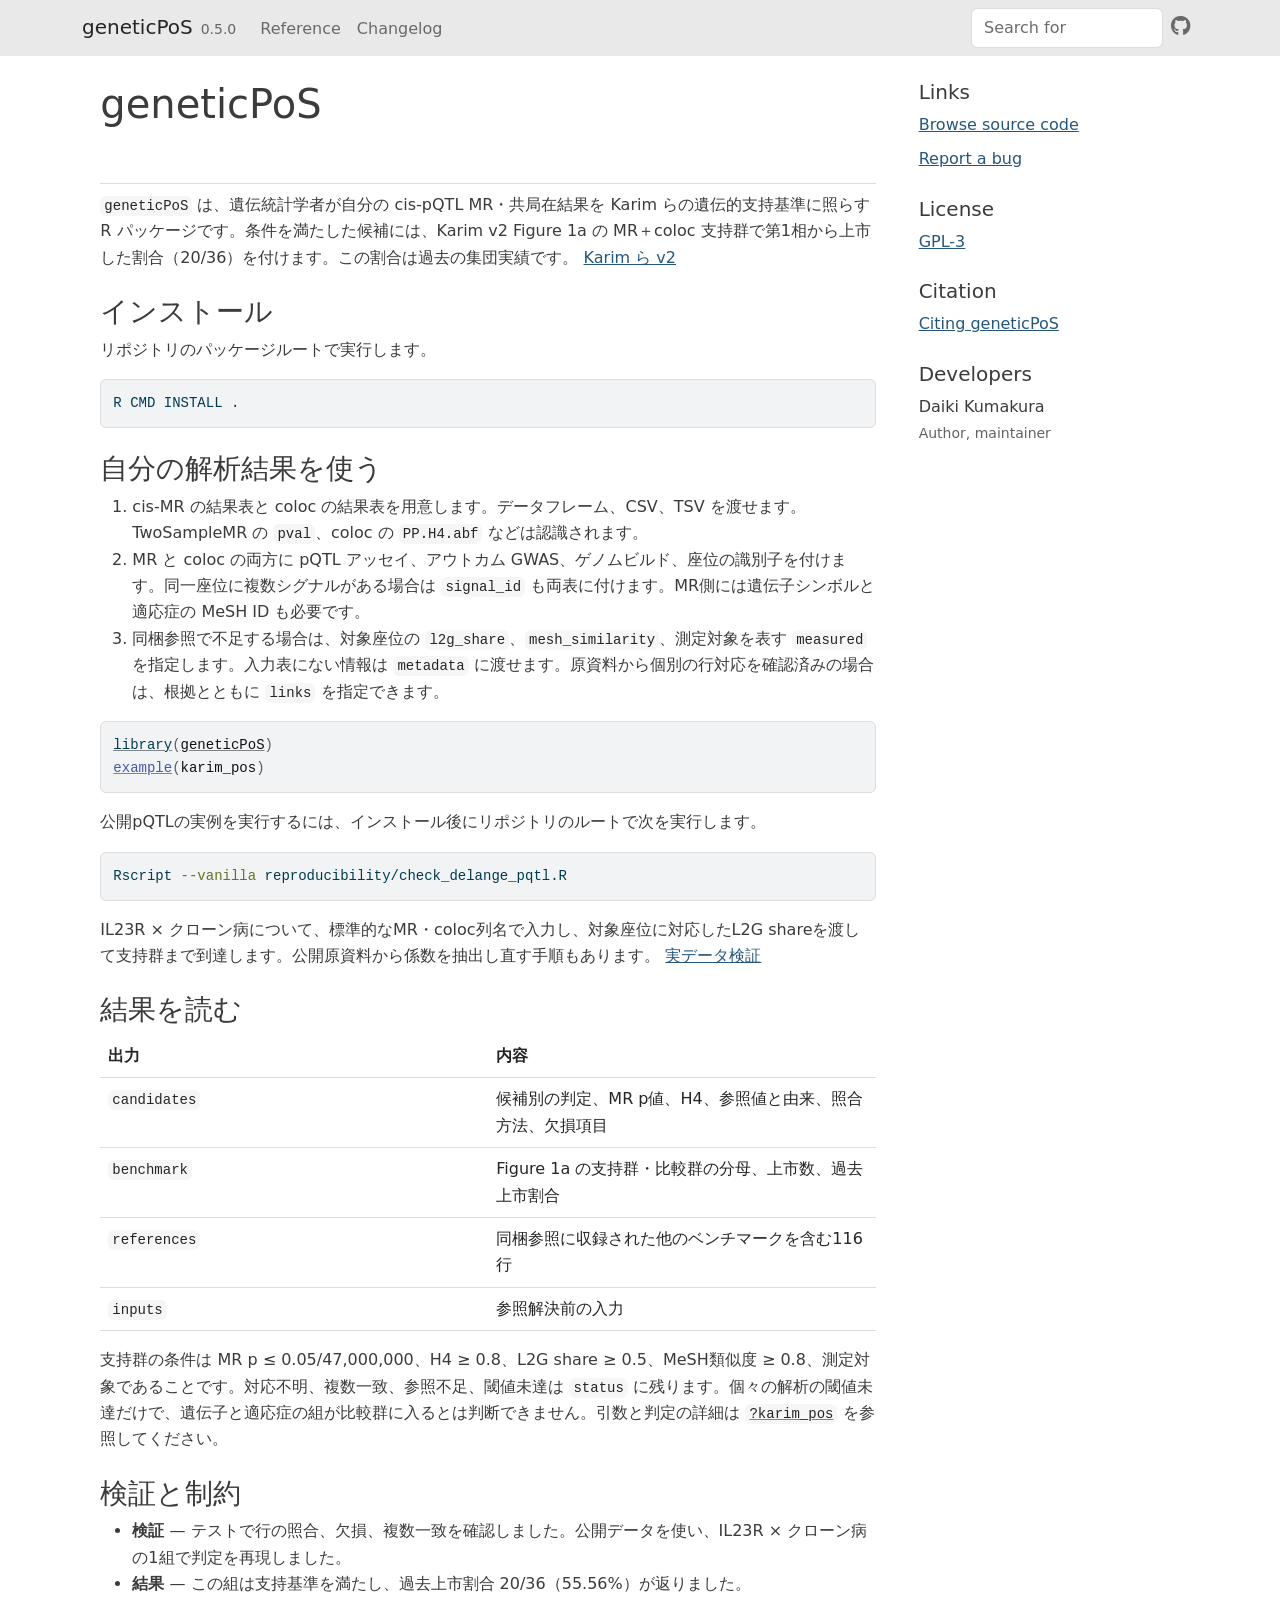
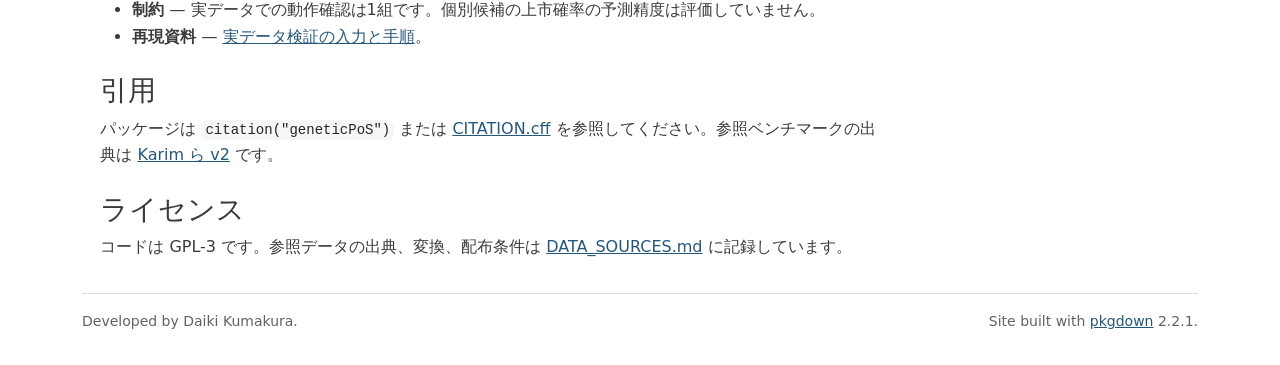
==== index.html @ 7d500dc7 "Deploying to gh-pages from @ DaikiKumakura/geneticPoS@7fa5cce63cc7ba9a4bb70903f1da93827c4fefd3 🚀" ====
<!DOCTYPE html>
<!-- Generated by pkgdown: do not edit by hand --><html lang="en">
<head>
<meta charset="UTF-8">
<meta http-equiv="X-UA-Compatible" content="IE=edge">
<meta name="viewport" content="width=device-width, initial-scale=1, shrink-to-fit=no">
<title>Relate Genetic Evidence to a Drug Development Benchmark • geneticPoS</title>
<script src="deps/jquery-3.6.0/jquery-3.6.0.min.js"></script><meta name="viewport" content="width=device-width, initial-scale=1, shrink-to-fit=no">
<link href="deps/bootstrap-5.3.8/bootstrap.min.css" rel="stylesheet">
<script src="deps/bootstrap-5.3.8/bootstrap.bundle.min.js"></script><link href="deps/font-awesome-6.5.2/css/all.min.css" rel="stylesheet">
<link href="deps/font-awesome-6.5.2/css/v4-shims.min.css" rel="stylesheet">
<script src="deps/headroom-0.11.0/headroom.min.js"></script><script src="deps/headroom-0.11.0/jQuery.headroom.min.js"></script><script src="deps/bootstrap-toc-1.0.1/bootstrap-toc.min.js"></script><script src="deps/clipboard.js-2.0.11/clipboard.min.js"></script><script src="deps/search-1.0.0/autocomplete.jquery.min.js"></script><script src="deps/search-1.0.0/fuse.min.js"></script><script src="deps/search-1.0.0/mark.min.js"></script><!-- pkgdown --><script src="pkgdown.js"></script><meta property="og:title" content="Relate Genetic Evidence to a Drug Development Benchmark">
<meta name="description" content="Relate user-supplied Mendelian randomization and colocalization results to the reported historical launch proportions of Karim et al. (2026) &lt;doi:10.64898/2026.02.23.26346731&gt;.">
<meta property="og:description" content="Relate user-supplied Mendelian randomization and colocalization results to the reported historical launch proportions of Karim et al. (2026) &lt;doi:10.64898/2026.02.23.26346731&gt;.">
</head>
<body>
    <a href="#main" class="visually-hidden-focusable">Skip to contents</a>


    <nav class="navbar navbar-expand-lg fixed-top bg-light" data-bs-theme="light" aria-label="Site navigation"><div class="container">

    <a class="navbar-brand me-2" href="index.html">geneticPoS</a>

    <small class="nav-text text-muted me-auto" data-bs-toggle="tooltip" data-bs-placement="bottom" title="">0.5.0</small>


    <button class="navbar-toggler" type="button" data-bs-toggle="collapse" data-bs-target="#navbar" aria-controls="navbar" aria-expanded="false" aria-label="Toggle navigation">
      <span class="navbar-toggler-icon"></span>
    </button>

    <div id="navbar" class="collapse navbar-collapse ms-3">
      <ul class="navbar-nav me-auto">
<li class="nav-item"><a class="nav-link" href="reference/index.html">Reference</a></li>
<li class="nav-item"><a class="nav-link" href="news/index.html">Changelog</a></li>
      </ul>
<ul class="navbar-nav">
<li class="nav-item"><form class="form-inline" role="search">
 <input class="form-control" type="search" name="search-input" id="search-input" autocomplete="off" aria-label="Search site" placeholder="Search for" data-search-index="search.json">
</form></li>
<li class="nav-item"><a class="external-link nav-link" href="https://github.com/DaikiKumakura/geneticPoS/" aria-label="GitHub"><span class="fa fab fa-github fa-lg"></span></a></li>
      </ul>
</div>


  </div>
</nav><div class="container template-home">
<div class="row">
  <main id="main" class="col-md-9"><div class="section level1">
<div class="page-header"><h1 id="geneticpos">geneticPoS<a class="anchor" aria-label="anchor" href="#geneticpos"></a>
</h1></div>
<p><code>geneticPoS</code> は、遺伝統計学者が自分の cis-pQTL MR・共局在結果を Karim らの遺伝的支持基準に照らす R パッケージです。条件を満たした候補には、Karim v2 Figure 1a の MR＋coloc 支持群で第1相から上市した割合（20/36）を付けます。この割合は過去の集団実績です。 <a href="https://www.medrxiv.org/content/10.64898/2026.02.23.26346731v2.full" class="external-link">Karim ら v2</a></p>
<div class="section level2">
<h2 id="インストール">インストール<a class="anchor" aria-label="anchor" href="#%E3%82%A4%E3%83%B3%E3%82%B9%E3%83%88%E3%83%BC%E3%83%AB"></a>
</h2>
<p>リポジトリのパッケージルートで実行します。</p>
<div class="sourceCode" id="cb1"><pre class="sourceCode sh"><code class="sourceCode bash"><span id="cb1-1"><a href="#cb1-1" tabindex="-1"></a><span class="ex">R</span> CMD INSTALL .</span></code></pre></div>
</div>
<div class="section level2">
<h2 id="自分の解析結果を使う">自分の解析結果を使う<a class="anchor" aria-label="anchor" href="#%E8%87%AA%E5%88%86%E3%81%AE%E8%A7%A3%E6%9E%90%E7%B5%90%E6%9E%9C%E3%82%92%E4%BD%BF%E3%81%86"></a>
</h2>
<ol style="list-style-type: decimal">
<li>cis-MR の結果表と coloc の結果表を用意します。データフレーム、CSV、TSV を渡せます。TwoSampleMR の <code>pval</code>、coloc の <code>PP.H4.abf</code> などは認識されます。</li>
<li>MR と coloc の両方に pQTL アッセイ、アウトカム GWAS、ゲノムビルド、座位の識別子を付けます。同一座位に複数シグナルがある場合は <code>signal_id</code> も両表に付けます。MR側には遺伝子シンボルと適応症の MeSH ID も必要です。</li>
<li>同梱参照で不足する場合は、対象座位の <code>l2g_share</code>、<code>mesh_similarity</code>、測定対象を表す <code>measured</code> を指定します。入力表にない情報は <code>metadata</code> に渡せます。原資料から個別の行対応を確認済みの場合は、根拠とともに <code>links</code> を指定できます。</li>
</ol>
<div class="sourceCode" id="cb2"><pre class="downlit sourceCode r">
<code class="sourceCode R"><span><span class="kw"><a href="https://rdrr.io/r/base/library.html" class="external-link">library</a></span><span class="op">(</span><span class="va"><a href="https://github.com/DaikiKumakura/geneticPoS" class="external-link">geneticPoS</a></span><span class="op">)</span></span>
<span><span class="fu"><a href="https://rdrr.io/r/utils/example.html" class="external-link">example</a></span><span class="op">(</span><span class="va">karim_pos</span><span class="op">)</span></span></code></pre></div>
<p>公開pQTLの実例を実行するには、インストール後にリポジトリのルートで次を実行します。</p>
<div class="sourceCode" id="cb3"><pre class="sourceCode sh"><code class="sourceCode bash"><span id="cb3-1"><a href="#cb3-1" tabindex="-1"></a><span class="ex">Rscript</span> <span class="at">--vanilla</span> reproducibility/check_delange_pqtl.R</span></code></pre></div>
<p>IL23R × クローン病について、標準的なMR・coloc列名で入力し、対象座位に対応したL2G shareを渡して支持群まで到達します。公開原資料から係数を抽出し直す手順もあります。 <a href="reproducibility/INDEPENDENT_PQTL.html">実データ検証</a></p>
</div>
<div class="section level2">
<h2 id="結果を読む">結果を読む<a class="anchor" aria-label="anchor" href="#%E7%B5%90%E6%9E%9C%E3%82%92%E8%AA%AD%E3%82%80"></a>
</h2>
<table class="table">
<colgroup>
<col width="50%">
<col width="50%">
</colgroup>
<thead><tr>
<th>出力</th>
<th>内容</th>
</tr></thead>
<tbody>
<tr>
<td><code>candidates</code></td>
<td>候補別の判定、MR p値、H4、参照値と由来、照合方法、欠損項目</td>
</tr>
<tr>
<td><code>benchmark</code></td>
<td>Figure 1a の支持群・比較群の分母、上市数、過去上市割合</td>
</tr>
<tr>
<td><code>references</code></td>
<td>同梱参照に収録された他のベンチマークを含む116行</td>
</tr>
<tr>
<td><code>inputs</code></td>
<td>参照解決前の入力</td>
</tr>
</tbody>
</table>
<p>支持群の条件は MR p ≤ 0.05/47,000,000、H4 ≥ 0.8、L2G share ≥ 0.5、MeSH類似度 ≥ 0.8、測定対象であることです。対応不明、複数一致、参照不足、閾値未達は <code>status</code> に残ります。個々の解析の閾値未達だけで、遺伝子と適応症の組が比較群に入るとは判断できません。引数と判定の詳細は <code><a href="reference/karim_pos.html">?karim_pos</a></code> を参照してください。</p>
</div>
<div class="section level2">
<h2 id="検証と制約">検証と制約<a class="anchor" aria-label="anchor" href="#%E6%A4%9C%E8%A8%BC%E3%81%A8%E5%88%B6%E7%B4%84"></a>
</h2>
<ul>
<li>
<strong>検証</strong> — テストで行の照合、欠損、複数一致を確認しました。公開データを使い、IL23R × クローン病の1組で判定を再現しました。</li>
<li>
<strong>結果</strong> — この組は支持基準を満たし、過去上市割合 20/36（55.56%）が返りました。</li>
<li>
<strong>制約</strong> — 実データでの動作確認は1組です。個別候補の上市確率の予測精度は評価していません。</li>
<li>
<strong>再現資料</strong> — <a href="reproducibility/INDEPENDENT_PQTL.html">実データ検証の入力と手順</a>。</li>
</ul>
</div>
<div class="section level2">
<h2 id="引用">引用<a class="anchor" aria-label="anchor" href="#%E5%BC%95%E7%94%A8"></a>
</h2>
<p>パッケージは <code>citation("geneticPoS")</code> または <a href="CITATION.cff">CITATION.cff</a> を参照してください。参照ベンチマークの出典は <a href="https://www.medrxiv.org/content/10.64898/2026.02.23.26346731v2.full" class="external-link">Karim ら v2</a> です。</p>
</div>
<div class="section level2">
<h2 id="ライセンス">ライセンス<a class="anchor" aria-label="anchor" href="#%E3%83%A9%E3%82%A4%E3%82%BB%E3%83%B3%E3%82%B9"></a>
</h2>
<p>コードは GPL-3 です。参照データの出典、変換、配布条件は <a href="DATA_SOURCES.html">DATA_SOURCES.md</a> に記録しています。</p>
</div>
</div>
  </main><aside class="col-md-3"><div class="links">
<h2 data-toc-skip>Links</h2>
<ul class="list-unstyled">
<li><a href="https://github.com/DaikiKumakura/geneticPoS/" class="external-link">Browse source code</a></li>
<li><a href="https://github.com/DaikiKumakura/geneticPoS/issues" class="external-link">Report a bug</a></li>
</ul>
</div>

<div class="license">
<h2 data-toc-skip>License</h2>
<ul class="list-unstyled">
<li><a href="https://www.r-project.org/Licenses/GPL-3" class="external-link">GPL-3</a></li>
</ul>
</div>


<div class="citation">
<h2 data-toc-skip>Citation</h2>
<ul class="list-unstyled">
<li><a href="authors.html#citation">Citing geneticPoS</a></li>
</ul>
</div>

<div class="developers">
<h2 data-toc-skip>Developers</h2>
<ul class="list-unstyled">
<li>Daiki Kumakura <br><small class="roles"> Author, maintainer </small>   </li>
</ul>
</div>



  </aside>
</div>


    <footer><div class="pkgdown-footer-left">
  <p>Developed by Daiki Kumakura.</p>
</div>

<div class="pkgdown-footer-right">
  <p>Site built with <a href="https://pkgdown.r-lib.org/" class="external-link">pkgdown</a> 2.2.1.</p>
</div>

    </footer>
</div>





  </body>
</html>
---- deps/font-awesome-6.5.2/css/v4-shims.min.css ----
/*!
 * Font Awesome Free 6.5.2 by @fontawesome - https://fontawesome.com
 * License - https://fontawesome.com/license/free (Icons: CC BY 4.0, Fonts: SIL OFL 1.1, Code: MIT License)
 * Copyright 2024 Fonticons, Inc.
 */
.fa.fa-glass:before{content:"\f000"}.fa.fa-envelope-o{font-family:"Font Awesome 6 Free";font-weight:400}.fa.fa-envelope-o:before{content:"\f0e0"}.fa.fa-star-o{font-family:"Font Awesome 6 Free";font-weight:400}.fa.fa-star-o:before{content:"\f005"}.fa.fa-close:before,.fa.fa-remove:before{content:"\f00d"}.fa.fa-gear:before{content:"\f013"}.fa.fa-trash-o{font-family:"Font Awesome 6 Free";font-weight:400}.fa.fa-trash-o:before{content:"\f2ed"}.fa.fa-home:before{content:"\f015"}.fa.fa-file-o{font-family:"Font Awesome 6 Free";font-weight:400}.fa.fa-file-o:before{content:"\f15b"}.fa.fa-clock-o{font-family:"Font Awesome 6 Free";font-weight:400}.fa.fa-clock-o:before{content:"\f017"}.fa.fa-arrow-circle-o-down{font-family:"Font Awesome 6 Free";font-weight:400}.fa.fa-arrow-circle-o-down:before{content:"\f358"}.fa.fa-arrow-circle-o-up{font-family:"Font Awesome 6 Free";font-weight:400}.fa.fa-arrow-circle-o-up:before{content:"\f35b"}.fa.fa-play-circle-o{font-family:"Font Awesome 6 Free";font-weight:400}.fa.fa-play-circle-o:before{content:"\f144"}.fa.fa-repeat:before,.fa.fa-rotate-right:before{content:"\f01e"}.fa.fa-refresh:before{content:"\f021"}.fa.fa-list-alt{font-family:"Font Awesome 6 Free";font-weight:400}.fa.fa-list-alt:before{content:"\f022"}.fa.fa-dedent:before{content:"\f03b"}.fa.fa-video-camera:before{content:"\f03d"}.fa.fa-picture-o{font-family:"Font Awesome 6 Free";font-weight:400}.fa.fa-picture-o:before{content:"\f03e"}.fa.fa-photo{font-family:"Font Awesome 6 Free";font-weight:400}.fa.fa-photo:before{content:"\f03e"}.fa.fa-image{font-family:"Font Awesome 6 Free";font-weight:400}.fa.fa-image:before{content:"\f03e"}.fa.fa-map-marker:before{content:"\f3c5"}.fa.fa-pencil-square-o{font-family:"Font Awesome 6 Free";font-weight:400}.fa.fa-pencil-square-o:before{content:"\f044"}.fa.fa-edit{font-family:"Font Awesome 6 Free";font-weight:400}.fa.fa-edit:before{content:"\f044"}.fa.fa-share-square-o:before{content:"\f14d"}.fa.fa-check-square-o{font-family:"Font Awesome 6 Free";font-weight:400}.fa.fa-check-square-o:before{content:"\f14a"}.fa.fa-arrows:before{content:"\f0b2"}.fa.fa-times-circle-o{font-family:"Font Awesome 6 Free";font-weight:400}.fa.fa-times-circle-o:before{content:"\f057"}.fa.fa-check-circle-o{font-family:"Font Awesome 6 Free";font-weight:400}.fa.fa-check-circle-o:before{content:"\f058"}.fa.fa-mail-forward:before{content:"\f064"}.fa.fa-expand:before{content:"\f424"}.fa.fa-compress:before{content:"\f422"}.fa.fa-eye,.fa.fa-eye-slash{font-family:"Font Awesome 6 Free";font-weight:400}.fa.fa-warning:before{content:"\f071"}.fa.fa-calendar:before{content:"\f073"}.fa.fa-arrows-v:before{content:"\f338"}.fa.fa-arrows-h:before{content:"\f337"}.fa.fa-bar-chart-o:before,.fa.fa-bar-chart:before{content:"\e0e3"}.fa.fa-twitter-square{font-family:"Font Awesome 6 Brands";font-weight:400}.fa.fa-twitter-square:before{content:"\f081"}.fa.fa-facebook-square{font-family:"Font Awesome 6 Brands";font-weight:400}.fa.fa-facebook-square:before{content:"\f082"}.fa.fa-gears:before{content:"\f085"}.fa.fa-thumbs-o-up{font-family:"Font Awesome 6 Free";font-weight:400}.fa.fa-thumbs-o-up:before{content:"\f164"}.fa.fa-thumbs-o-down{font-family:"Font Awesome 6 Free";font-weight:400}.fa.fa-thumbs-o-down:before{content:"\f165"}.fa.fa-heart-o{font-family:"Font Awesome 6 Free";font-weight:400}.fa.fa-heart-o:before{content:"\f004"}.fa.fa-sign-out:before{content:"\f2f5"}.fa.fa-linkedin-square{font-family:"Font Awesome 6 Brands";font-weight:400}.fa.fa-linkedin-square:before{content:"\f08c"}.fa.fa-thumb-tack:before{content:"\f08d"}.fa.fa-external-link:before{content:"\f35d"}.fa.fa-sign-in:before{content:"\f2f6"}.fa.fa-github-square{font-family:"Font Awesome 6 Brands";font-weight:400}.fa.fa-github-square:before{content:"\f092"}.fa.fa-lemon-o{font-family:"Font Awesome 6 Free";font-weight:400}.fa.fa-lemon-o:before{content:"\f094"}.fa.fa-square-o{font-family:"Font Awesome 6 Free";font-weight:400}.fa.fa-square-o:before{content:"\f0c8"}.fa.fa-bookmark-o{font-family:"Font Awesome 6 Free";font-weight:400}.fa.fa-bookmark-o:before{content:"\f02e"}.fa.fa-facebook,.fa.fa-twitter{font-family:"Font Awesome 6 Brands";font-weight:400}.fa.fa-facebook:before{content:"\f39e"}.fa.fa-facebook-f{font-family:"Font Awesome 6 Brands";font-weight:400}.fa.fa-facebook-f:before{content:"\f39e"}.fa.fa-github{font-family:"Font Awesome 6 Brands";font-weight:400}.fa.fa-credit-card{font-family:"Font Awesome 6 Free";font-weight:400}.fa.fa-feed:before{content:"\f09e"}.fa.fa-hdd-o{font-family:"Font Awesome 6 Free";font-weight:400}.fa.fa-hdd-o:before{content:"\f0a0"}.fa.fa-hand-o-right{font-family:"Font Awesome 6 Free";font-weight:400}.fa.fa-hand-o-right:before{content:"\f0a4"}.fa.fa-hand-o-left{font-family:"Font Awesome 6 Free";font-weight:400}.fa.fa-hand-o-left:before{content:"\f0a5"}.fa.fa-hand-o-up{font-family:"Font Awesome 6 Free";font-weight:400}.fa.fa-hand-o-up:before{content:"\f0a6"}.fa.fa-hand-o-down{font-family:"Font Awesome 6 Free";font-weight:400}.fa.fa-hand-o-down:before{content:"\f0a7"}.fa.fa-globe:before{content:"\f57d"}.fa.fa-tasks:before{content:"\f828"}.fa.fa-arrows-alt:before{content:"\f31e"}.fa.fa-group:before{content:"\f0c0"}.fa.fa-chain:before{content:"\f0c1"}.fa.fa-cut:before{content:"\f0c4"}.fa.fa-files-o{font-family:"Font Awesome 6 Free";font-weight:400}.fa.fa-files-o:before{content:"\f0c5"}.fa.fa-floppy-o{font-family:"Font Awesome 6 Free";font-weight:400}.fa.fa-floppy-o:before{content:"\f0c7"}.fa.fa-save{font-family:"Font Awesome 6 Free";font-weight:400}.fa.fa-save:before{content:"\f0c7"}.fa.fa-navicon:before,.fa.fa-reorder:before{content:"\f0c9"}.fa.fa-magic:before{content:"\e2ca"}.fa.fa-pinterest,.fa.fa-pinterest-square{font-family:"Font Awesome 6 Brands";font-weight:400}.fa.fa-pinterest-square:before{content:"\f0d3"}.fa.fa-google-plus-square{font-family:"Font Awesome 6 Brands";font-weight:400}.fa.fa-google-plus-square:before{content:"\f0d4"}.fa.fa-google-plus{font-family:"Font Awesome 6 Brands";font-weight:400}.fa.fa-google-plus:before{content:"\f0d5"}.fa.fa-money:before{content:"\f3d1"}.fa.fa-unsorted:before{content:"\f0dc"}.fa.fa-sort-desc:before{content:"\f0dd"}.fa.fa-sort-asc:before{content:"\f0de"}.fa.fa-linkedin{font-family:"Font Awesome 6 Brands";font-weight:400}.fa.fa-linkedin:before{content:"\f0e1"}.fa.fa-rotate-left:before{content:"\f0e2"}.fa.fa-legal:before{content:"\f0e3"}.fa.fa-dashboard:before,.fa.fa-tachometer:before{content:"\f625"}.fa.fa-comment-o{font-family:"Font Awesome 6 Free";font-weight:400}.fa.fa-comment-o:before{content:"\f075"}.fa.fa-comments-o{font-family:"Font Awesome 6 Free";font-weight:400}.fa.fa-comments-o:before{content:"\f086"}.fa.fa-flash:before{content:"\f0e7"}.fa.fa-clipboard:before{content:"\f0ea"}.fa.fa-lightbulb-o{font-family:"Font Awesome 6 Free";font-weight:400}.fa.fa-lightbulb-o:before{content:"\f0eb"}.fa.fa-exchange:before{content:"\f362"}.fa.fa-cloud-download:before{content:"\f0ed"}.fa.fa-cloud-upload:before{content:"\f0ee"}.fa.fa-bell-o{font-family:"Font Awesome 6 Free";font-weight:400}.fa.fa-bell-o:before{content:"\f0f3"}.fa.fa-cutlery:before{content:"\f2e7"}.fa.fa-file-text-o{font-family:"Font Awesome 6 Free";font-weight:400}.fa.fa-file-text-o:before{content:"\f15c"}.fa.fa-building-o{font-family:"Font Awesome 6 Free";font-weight:400}.fa.fa-building-o:before{content:"\f1ad"}.fa.fa-hospital-o{font-family:"Font Awesome 6 Free";font-weight:400}.fa.fa-hospital-o:before{content:"\f0f8"}.fa.fa-tablet:before{content:"\f3fa"}.fa.fa-mobile-phone:before,.fa.fa-mobile:before{content:"\f3cd"}.fa.fa-circle-o{font-family:"Font Awesome 6 Free";font-weight:400}.fa.fa-circle-o:before{content:"\f111"}.fa.fa-mail-reply:before{content:"\f3e5"}.fa.fa-github-alt{font-family:"Font Awesome 6 Brands";font-weight:400}.fa.fa-folder-o{font-family:"Font Awesome 6 Free";font-weight:400}.fa.fa-folder-o:before{content:"\f07b"}.fa.fa-folder-open-o{font-family:"Font Awesome 6 Free";font-weight:400}.fa.fa-folder-open-o:before{content:"\f07c"}.fa.fa-smile-o{font-family:"Font Awesome 6 Free";font-weight:400}.fa.fa-smile-o:before{content:"\f118"}.fa.fa-frown-o{font-family:"Font Awesome 6 Free";font-weight:400}.fa.fa-frown-o:before{content:"\f119"}.fa.fa-meh-o{font-family:"Font Awesome 6 Free";font-weight:400}.fa.fa-meh-o:before{content:"\f11a"}.fa.fa-keyboard-o{font-family:"Font Awesome 6 Free";font-weight:400}.fa.fa-keyboard-o:before{content:"\f11c"}.fa.fa-flag-o{font-family:"Font Awesome 6 Free";font-weight:400}.fa.fa-flag-o:before{content:"\f024"}.fa.fa-mail-reply-all:before{content:"\f122"}.fa.fa-star-half-o{font-family:"Font Awesome 6 Free";font-weight:400}.fa.fa-star-half-o:before{content:"\f5c0"}.fa.fa-star-half-empty{font-family:"Font Awesome 6 Free";font-weight:400}.fa.fa-star-half-empty:before{content:"\f5c0"}.fa.fa-star-half-full{font-family:"Font Awesome 6 Free";font-weight:400}.fa.fa-star-half-full:before{content:"\f5c0"}.fa.fa-code-fork:before{content:"\f126"}.fa.fa-chain-broken:before,.fa.fa-unlink:before{content:"\f127"}.fa.fa-calendar-o{font-family:"Font Awesome 6 Free";font-weight:400}.fa.fa-calendar-o:before{content:"\f133"}.fa.fa-css3,.fa.fa-html5,.fa.fa-maxcdn{font-family:"Font Awesome 6 Brands";font-weight:400}.fa.fa-unlock-alt:before{content:"\f09c"}.fa.fa-minus-square-o{font-family:"Font Awesome 6 Free";font-weight:400}.fa.fa-minus-square-o:before{content:"\f146"}.fa.fa-level-up:before{content:"\f3bf"}.fa.fa-level-down:before{content:"\f3be"}.fa.fa-pencil-square:before{content:"\f14b"}.fa.fa-external-link-square:before{content:"\f360"}.fa.fa-compass{font-family:"Font Awesome 6 Free";font-weight:400}.fa.fa-caret-square-o-down{font-family:"Font Awesome 6 Free";font-weight:400}.fa.fa-caret-square-o-down:before{content:"\f150"}.fa.fa-toggle-down{font-family:"Font Awesome 6 Free";font-weight:400}.fa.fa-toggle-down:before{content:"\f150"}.fa.fa-caret-square-o-up{font-family:"Font Awesome 6 Free";font-weight:400}.fa.fa-caret-square-o-up:before{content:"\f151"}.fa.fa-toggle-up{font-family:"Font Awesome 6 Free";font-weight:400}.fa.fa-toggle-up:before{content:"\f151"}.fa.fa-caret-square-o-right{font-family:"Font Awesome 6 Free";font-weight:400}.fa.fa-caret-square-o-right:before{content:"\f152"}.fa.fa-toggle-right{font-family:"Font Awesome 6 Free";font-weight:400}.fa.fa-toggle-right:before{content:"\f152"}.fa.fa-eur:before,.fa.fa-euro:before{content:"\f153"}.fa.fa-gbp:before{content:"\f154"}.fa.fa-dollar:before,.fa.fa-usd:before{content:"\24"}.fa.fa-inr:before,.fa.fa-rupee:before{content:"\e1bc"}.fa.fa-cny:before,.fa.fa-jpy:before,.fa.fa-rmb:before,.fa.fa-yen:before{content:"\f157"}.fa.fa-rouble:before,.fa.fa-rub:before,.fa.fa-ruble:before{content:"\f158"}.fa.fa-krw:before,.fa.fa-won:before{content:"\f159"}.fa.fa-bitcoin,.fa.fa-btc{font-family:"Font Awesome 6 Brands";font-weight:400}.fa.fa-bitcoin:before{content:"\f15a"}.fa.fa-file-text:before{content:"\f15c"}.fa.fa-sort-alpha-asc:before{content:"\f15d"}.fa.fa-sort-alpha-desc:before{content:"\f881"}.fa.fa-sort-amount-asc:before{content:"\f884"}.fa.fa-sort-amount-desc:before{content:"\f160"}.fa.fa-sort-numeric-asc:before{content:"\f162"}.fa.fa-sort-numeric-desc:before{content:"\f886"}.fa.fa-youtube-square{font-family:"Font Awesome 6 Brands";font-weight:400}.fa.fa-youtube-square:before{content:"\f431"}.fa.fa-xing,.fa.fa-xing-square,.fa.fa-youtube{font-family:"Font Awesome 6 Brands";font-weight:400}.fa.fa-xing-square:before{content:"\f169"}.fa.fa-youtube-play{font-family:"Font Awesome 6 Brands";font-weight:400}.fa.fa-youtube-play:before{content:"\f167"}.fa.fa-adn,.fa.fa-bitbucket,.fa.fa-bitbucket-square,.fa.fa-dropbox,.fa.fa-flickr,.fa.fa-instagram,.fa.fa-stack-overflow{font-family:"Font Awesome 6 Brands";font-weight:400}.fa.fa-bitbucket-square:before{content:"\f171"}.fa.fa-tumblr,.fa.fa-tumblr-square{font-family:"Font Awesome 6 Brands";font-weight:400}.fa.fa-tumblr-square:before{content:"\f174"}.fa.fa-long-arrow-down:before{content:"\f309"}.fa.fa-long-arrow-up:before{content:"\f30c"}.fa.fa-long-arrow-left:before{content:"\f30a"}.fa.fa-long-arrow-right:before{content:"\f30b"}.fa.fa-android,.fa.fa-apple,.fa.fa-dribbble,.fa.fa-foursquare,.fa.fa-gittip,.fa.fa-gratipay,.fa.fa-linux,.fa.fa-skype,.fa.fa-trello,.fa.fa-windows{font-family:"Font Awesome 6 Brands";font-weight:400}.fa.fa-gittip:before{content:"\f184"}.fa.fa-sun-o{font-family:"Font Awesome 6 Free";font-weight:400}.fa.fa-sun-o:before{content:"\f185"}.fa.fa-moon-o{font-family:"Font Awesome 6 Free";font-weight:400}.fa.fa-moon-o:before{content:"\f186"}.fa.fa-pagelines,.fa.fa-renren,.fa.fa-stack-exchange,.fa.fa-vk,.fa.fa-weibo{font-family:"Font Awesome 6 Brands";font-weight:400}.fa.fa-arrow-circle-o-right{font-family:"Font Awesome 6 Free";font-weight:400}.fa.fa-arrow-circle-o-right:before{content:"\f35a"}.fa.fa-arrow-circle-o-left{font-family:"Font Awesome 6 Free";font-weight:400}.fa.fa-arrow-circle-o-left:before{content:"\f359"}.fa.fa-caret-square-o-left{font-family:"Font Awesome 6 Free";font-weight:400}.fa.fa-caret-square-o-left:before{content:"\f191"}.fa.fa-toggle-left{font-family:"Font Awesome 6 Free";font-weight:400}.fa.fa-toggle-left:before{content:"\f191"}.fa.fa-dot-circle-o{font-family:"Font Awesome 6 Free";font-weight:400}.fa.fa-dot-circle-o:before{content:"\f192"}.fa.fa-vimeo-square{font-family:"Font Awesome 6 Brands";font-weight:400}.fa.fa-vimeo-square:before{content:"\f194"}.fa.fa-try:before,.fa.fa-turkish-lira:before{content:"\e2bb"}.fa.fa-plus-square-o{font-family:"Font Awesome 6 Free";font-weight:400}.fa.fa-plus-square-o:before{content:"\f0fe"}.fa.fa-openid,.fa.fa-slack,.fa.fa-wordpress{font-family:"Font Awesome 6 Brands";font-weight:400}.fa.fa-bank:before,.fa.fa-institution:before{content:"\f19c"}.fa.fa-mortar-board:before{content:"\f19d"}.fa.fa-google,.fa.fa-reddit,.fa.fa-reddit-square,.fa.fa-yahoo{font-family:"Font Awesome 6 Brands";font-weight:400}.fa.fa-reddit-square:before{content:"\f1a2"}.fa.fa-behance,.fa.fa-behance-square,.fa.fa-delicious,.fa.fa-digg,.fa.fa-drupal,.fa.fa-joomla,.fa.fa-pied-piper-alt,.fa.fa-pied-piper-pp,.fa.fa-stumbleupon,.fa.fa-stumbleupon-circle{font-family:"Font Awesome 6 Brands";font-weight:400}.fa.fa-behance-square:before{content:"\f1b5"}.fa.fa-steam,.fa.fa-steam-square{font-family:"Font Awesome 6 Brands";font-weight:400}.fa.fa-steam-square:before{content:"\f1b7"}.fa.fa-automobile:before{content:"\f1b9"}.fa.fa-cab:before{content:"\f1ba"}.fa.fa-deviantart,.fa.fa-soundcloud,.fa.fa-spotify{font-family:"Font Awesome 6 Brands";font-weight:400}.fa.fa-file-pdf-o{font-family:"Font Awesome 6 Free";font-weight:400}.fa.fa-file-pdf-o:before{content:"\f1c1"}.fa.fa-file-word-o{font-family:"Font Awesome 6 Free";font-weight:400}.fa.fa-file-word-o:before{content:"\f1c2"}.fa.fa-file-excel-o{font-family:"Font Awesome 6 Free";font-weight:400}.fa.fa-file-excel-o:before{content:"\f1c3"}.fa.fa-file-powerpoint-o{font-family:"Font Awesome 6 Free";font-weight:400}.fa.fa-file-powerpoint-o:before{content:"\f1c4"}.fa.fa-file-image-o{font-family:"Font Awesome 6 Free";font-weight:400}.fa.fa-file-image-o:before{content:"\f1c5"}.fa.fa-file-photo-o{font-family:"Font Awesome 6 Free";font-weight:400}.fa.fa-file-photo-o:before{content:"\f1c5"}.fa.fa-file-picture-o{font-family:"Font Awesome 6 Free";font-weight:400}.fa.fa-file-picture-o:before{content:"\f1c5"}.fa.fa-file-archive-o{font-family:"Font Awesome 6 Free";font-weight:400}.fa.fa-file-archive-o:before{content:"\f1c6"}.fa.fa-file-zip-o{font-family:"Font Awesome 6 Free";font-weight:400}.fa.fa-file-zip-o:before{content:"\f1c6"}.fa.fa-file-audio-o{font-family:"Font Awesome 6 Free";font-weight:400}.fa.fa-file-audio-o:before{content:"\f1c7"}.fa.fa-file-sound-o{font-family:"Font Awesome 6 Free";font-weight:400}.fa.fa-file-sound-o:before{content:"\f1c7"}.fa.fa-file-video-o{font-family:"Font Awesome 6 Free";font-weight:400}.fa.fa-file-video-o:before{content:"\f1c8"}.fa.fa-file-movie-o{font-family:"Font Awesome 6 Free";font-weight:400}.fa.fa-file-movie-o:before{content:"\f1c8"}.fa.fa-file-code-o{font-family:"Font Awesome 6 Free";font-weight:400}.fa.fa-file-code-o:before{content:"\f1c9"}.fa.fa-codepen,.fa.fa-jsfiddle,.fa.fa-vine{font-family:"Font Awesome 6 Brands";font-weight:400}.fa.fa-life-bouy:before,.fa.fa-life-buoy:before,.fa.fa-life-saver:before,.fa.fa-support:before{content:"\f1cd"}.fa.fa-circle-o-notch:before{content:"\f1ce"}.fa.fa-ra,.fa.fa-rebel{font-family:"Font Awesome 6 Brands";font-weight:400}.fa.fa-ra:before{content:"\f1d0"}.fa.fa-resistance{font-family:"Font Awesome 6 Brands";font-weight:400}.fa.fa-resistance:before{content:"\f1d0"}.fa.fa-empire,.fa.fa-ge{font-family:"Font Awesome 6 Brands";font-weight:400}.fa.fa-ge:before{content:"\f1d1"}.fa.fa-git-square{font-family:"Font Awesome 6 Brands";font-weight:400}.fa.fa-git-square:before{content:"\f1d2"}.fa.fa-git,.fa.fa-hacker-news,.fa.fa-y-combinator-square{font-family:"Font Awesome 6 Brands";font-weight:400}.fa.fa-y-combinator-square:before{content:"\f1d4"}.fa.fa-yc-square{font-family:"Font Awesome 6 Brands";font-weight:400}.fa.fa-yc-square:before{content:"\f1d4"}.fa.fa-qq,.fa.fa-tencent-weibo,.fa.fa-wechat,.fa.fa-weixin{font-family:"Font Awesome 6 Brands";font-weight:400}.fa.fa-wechat:before{content:"\f1d7"}.fa.fa-send:before{content:"\f1d8"}.fa.fa-paper-plane-o{font-family:"Font Awesome 6 Free";font-weight:400}.fa.fa-paper-plane-o:before{content:"\f1d8"}.fa.fa-send-o{font-family:"Font Awesome 6 Free";font-weight:400}.fa.fa-send-o:before{content:"\f1d8"}.fa.fa-circle-thin{font-family:"Font Awesome 6 Free";font-weight:400}.fa.fa-circle-thin:before{content:"\f111"}.fa.fa-header:before{content:"\f1dc"}.fa.fa-futbol-o{font-family:"Font Awesome 6 Free";font-weight:400}.fa.fa-futbol-o:before{content:"\f1e3"}.fa.fa-soccer-ball-o{font-family:"Font Awesome 6 Free";font-weight:400}.fa.fa-soccer-ball-o:before{content:"\f1e3"}.fa.fa-slideshare,.fa.fa-twitch,.fa.fa-yelp{font-family:"Font Awesome 6 Brands";font-weight:400}.fa.fa-newspaper-o{font-family:"Font Awesome 6 Free";font-weight:400}.fa.fa-newspaper-o:before{content:"\f1ea"}.fa.fa-cc-amex,.fa.fa-cc-discover,.fa.fa-cc-mastercard,.fa.fa-cc-paypal,.fa.fa-cc-stripe,.fa.fa-cc-visa,.fa.fa-google-wallet,.fa.fa-paypal{font-family:"Font Awesome 6 Brands";font-weight:400}.fa.fa-bell-slash-o{font-family:"Font Awesome 6 Free";font-weight:400}.fa.fa-bell-slash-o:before{content:"\f1f6"}.fa.fa-trash:before{content:"\f2ed"}.fa.fa-copyright{font-family:"Font Awesome 6 Free";font-weight:400}.fa.fa-eyedropper:before{content:"\f1fb"}.fa.fa-area-chart:before{content:"\f1fe"}.fa.fa-pie-chart:before{content:"\f200"}.fa.fa-line-chart:before{content:"\f201"}.fa.fa-lastfm,.fa.fa-lastfm-square{font-family:"Font Awesome 6 Brands";font-weight:400}.fa.fa-lastfm-square:before{content:"\f203"}.fa.fa-angellist,.fa.fa-ioxhost{font-family:"Font Awesome 6 Brands";font-weight:400}.fa.fa-cc{font-family:"Font Awesome 6 Free";font-weight:400}.fa.fa-cc:before{content:"\f20a"}.fa.fa-ils:before,.fa.fa-shekel:before,.fa.fa-sheqel:before{content:"\f20b"}.fa.fa-buysellads,.fa.fa-connectdevelop,.fa.fa-dashcube,.fa.fa-forumbee,.fa.fa-leanpub,.fa.fa-sellsy,.fa.fa-shirtsinbulk,.fa.fa-simplybuilt,.fa.fa-skyatlas{font-family:"Font Awesome 6 Brands";font-weight:400}.fa.fa-diamond{font-family:"Font Awesome 6 Free";font-weight:400}.fa.fa-diamond:before{content:"\f3a5"}.fa.fa-intersex:before,.fa.fa-transgender:before{content:"\f224"}.fa.fa-transgender-alt:before{content:"\f225"}.fa.fa-facebook-official{font-family:"Font Awesome 6 Brands";font-weight:400}.fa.fa-facebook-official:before{content:"\f09a"}.fa.fa-pinterest-p,.fa.fa-whatsapp{font-family:"Font Awesome 6 Brands";font-weight:400}.fa.fa-hotel:before{content:"\f236"}.fa.fa-medium,.fa.fa-viacoin,.fa.fa-y-combinator,.fa.fa-yc{font-family:"Font Awesome 6 Brands";font-weight:400}.fa.fa-yc:before{content:"\f23b"}.fa.fa-expeditedssl,.fa.fa-opencart,.fa.fa-optin-monster{font-family:"Font Awesome 6 Brands";font-weight:400}.fa.fa-battery-4:before,.fa.fa-battery:before{content:"\f240"}.fa.fa-battery-3:before{content:"\f241"}.fa.fa-battery-2:before{content:"\f242"}.fa.fa-battery-1:before{content:"\f243"}.fa.fa-battery-0:before{content:"\f244"}.fa.fa-object-group,.fa.fa-object-ungroup,.fa.fa-sticky-note-o{font-family:"Font Awesome 6 Free";font-weight:400}.fa.fa-sticky-note-o:before{content:"\f249"}.fa.fa-cc-diners-club,.fa.fa-cc-jcb{font-family:"Font Awesome 6 Brands";font-weight:400}.fa.fa-clone{font-family:"Font Awesome 6 Free";font-weight:400}.fa.fa-hourglass-o:before{content:"\f254"}.fa.fa-hourglass-1:before{content:"\f251"}.fa.fa-hourglass-2:before{content:"\f252"}.fa.fa-hourglass-3:before{content:"\f253"}.fa.fa-hand-rock-o{font-family:"Font Awesome 6 Free";font-weight:400}.fa.fa-hand-rock-o:before{content:"\f255"}.fa.fa-hand-grab-o{font-family:"Font Awesome 6 Free";font-weight:400}.fa.fa-hand-grab-o:before{content:"\f255"}.fa.fa-hand-paper-o{font-family:"Font Awesome 6 Free";font-weight:400}.fa.fa-hand-paper-o:before{content:"\f256"}.fa.fa-hand-stop-o{font-family:"Font Awesome 6 Free";font-weight:400}.fa.fa-hand-stop-o:before{content:"\f256"}.fa.fa-hand-scissors-o{font-family:"Font Awesome 6 Free";font-weight:400}.fa.fa-hand-scissors-o:before{content:"\f257"}.fa.fa-hand-lizard-o{font-family:"Font Awesome 6 Free";font-weight:400}.fa.fa-hand-lizard-o:before{content:"\f258"}.fa.fa-hand-spock-o{font-family:"Font Awesome 6 Free";font-weight:400}.fa.fa-hand-spock-o:before{content:"\f259"}.fa.fa-hand-pointer-o{font-family:"Font Awesome 6 Free";font-weight:400}.fa.fa-hand-pointer-o:before{content:"\f25a"}.fa.fa-hand-peace-o{font-family:"Font Awesome 6 Free";font-weight:400}.fa.fa-hand-peace-o:before{content:"\f25b"}.fa.fa-registered{font-family:"Font Awesome 6 Free";font-weight:400}.fa.fa-creative-commons,.fa.fa-gg,.fa.fa-gg-circle,.fa.fa-odnoklassniki,.fa.fa-odnoklassniki-square{font-family:"Font Awesome 6 Brands";font-weight:400}.fa.fa-odnoklassniki-square:before{content:"\f264"}.fa.fa-chrome,.fa.fa-firefox,.fa.fa-get-pocket,.fa.fa-internet-explorer,.fa.fa-opera,.fa.fa-safari,.fa.fa-wikipedia-w{font-family:"Font Awesome 6 Brands";font-weight:400}.fa.fa-television:before{content:"\f26c"}.fa.fa-500px,.fa.fa-amazon,.fa.fa-contao{font-family:"Font Awesome 6 Brands";font-weight:400}.fa.fa-calendar-plus-o{font-family:"Font Awesome 6 Free";font-weight:400}.fa.fa-calendar-plus-o:before{content:"\f271"}.fa.fa-calendar-minus-o{font-family:"Font Awesome 6 Free";font-weight:400}.fa.fa-calendar-minus-o:before{content:"\f272"}.fa.fa-calendar-times-o{font-family:"Font Awesome 6 Free";font-weight:400}.fa.fa-calendar-times-o:before{content:"\f273"}.fa.fa-calendar-check-o{font-family:"Font Awesome 6 Free";font-weight:400}.fa.fa-calendar-check-o:before{content:"\f274"}.fa.fa-map-o{font-family:"Font Awesome 6 Free";font-weight:400}.fa.fa-map-o:before{content:"\f279"}.fa.fa-commenting:before{content:"\f4ad"}.fa.fa-commenting-o{font-family:"Font Awesome 6 Free";font-weight:400}.fa.fa-commenting-o:before{content:"\f4ad"}.fa.fa-houzz,.fa.fa-vimeo{font-family:"Font Awesome 6 Brands";font-weight:400}.fa.fa-vimeo:before{content:"\f27d"}.fa.fa-black-tie,.fa.fa-edge,.fa.fa-fonticons,.fa.fa-reddit-alien{font-family:"Font Awesome 6 Brands";font-weight:400}.fa.fa-credit-card-alt:before{content:"\f09d"}.fa.fa-codiepie,.fa.fa-fort-awesome,.fa.fa-mixcloud,.fa.fa-modx,.fa.fa-product-hunt,.fa.fa-scribd,.fa.fa-usb{font-family:"Font Awesome 6 Brands";font-weight:400}.fa.fa-pause-circle-o{font-family:"Font Awesome 6 Free";font-weight:400}.fa.fa-pause-circle-o:before{content:"\f28b"}.fa.fa-stop-circle-o{font-family:"Font Awesome 6 Free";font-weight:400}.fa.fa-stop-circle-o:before{content:"\f28d"}.fa.fa-bluetooth,.fa.fa-bluetooth-b,.fa.fa-envira,.fa.fa-gitlab,.fa.fa-wheelchair-alt,.fa.fa-wpbeginner,.fa.fa-wpforms{font-family:"Font Awesome 6 Brands";font-weight:400}.fa.fa-wheelchair-alt:before{content:"\f368"}.fa.fa-question-circle-o{font-family:"Font Awesome 6 Free";font-weight:400}.fa.fa-question-circle-o:before{content:"\f059"}.fa.fa-volume-control-phone:before{content:"\f2a0"}.fa.fa-asl-interpreting:before{content:"\f2a3"}.fa.fa-deafness:before,.fa.fa-hard-of-hearing:before{content:"\f2a4"}.fa.fa-glide,.fa.fa-glide-g{font-family:"Font Awesome 6 Brands";font-weight:400}.fa.fa-signing:before{content:"\f2a7"}.fa.fa-viadeo,.fa.fa-viadeo-square{font-family:"Font Awesome 6 Brands";font-weight:400}.fa.fa-viadeo-square:before{content:"\f2aa"}.fa.fa-snapchat,.fa.fa-snapchat-ghost{font-family:"Font Awesome 6 Brands";font-weight:400}.fa.fa-snapchat-ghost:before{content:"\f2ab"}.fa.fa-snapchat-square{font-family:"Font Awesome 6 Brands";font-weight:400}.fa.fa-snapchat-square:before{content:"\f2ad"}.fa.fa-first-order,.fa.fa-google-plus-official,.fa.fa-pied-piper,.fa.fa-themeisle,.fa.fa-yoast{font-family:"Font Awesome 6 Brands";font-weight:400}.fa.fa-google-plus-official:before{content:"\f2b3"}.fa.fa-google-plus-circle{font-family:"Font Awesome 6 Brands";font-weight:400}.fa.fa-google-plus-circle:before{content:"\f2b3"}.fa.fa-fa,.fa.fa-font-awesome{font-family:"Font Awesome 6 Brands";font-weight:400}.fa.fa-fa:before{content:"\f2b4"}.fa.fa-handshake-o{font-family:"Font Awesome 6 Free";font-weight:400}.fa.fa-handshake-o:before{content:"\f2b5"}.fa.fa-envelope-open-o{font-family:"Font Awesome 6 Free";font-weight:400}.fa.fa-envelope-open-o:before{content:"\f2b6"}.fa.fa-linode{font-family:"Font Awesome 6 Brands";font-weight:400}.fa.fa-address-book-o{font-family:"Font Awesome 6 Free";font-weight:400}.fa.fa-address-book-o:before{content:"\f2b9"}.fa.fa-vcard:before{content:"\f2bb"}.fa.fa-address-card-o{font-family:"Font Awesome 6 Free";font-weight:400}.fa.fa-address-card-o:before{content:"\f2bb"}.fa.fa-vcard-o{font-family:"Font Awesome 6 Free";font-weight:400}.fa.fa-vcard-o:before{content:"\f2bb"}.fa.fa-user-circle-o{font-family:"Font Awesome 6 Free";font-weight:400}.fa.fa-user-circle-o:before{content:"\f2bd"}.fa.fa-user-o{font-family:"Font Awesome 6 Free";font-weight:400}.fa.fa-user-o:before{content:"\f007"}.fa.fa-id-badge{font-family:"Font Awesome 6 Free";font-weight:400}.fa.fa-drivers-license:before{content:"\f2c2"}.fa.fa-id-card-o{font-family:"Font Awesome 6 Free";font-weight:400}.fa.fa-id-card-o:before{content:"\f2c2"}.fa.fa-drivers-license-o{font-family:"Font Awesome 6 Free";font-weight:400}.fa.fa-drivers-license-o:before{content:"\f2c2"}.fa.fa-free-code-camp,.fa.fa-quora,.fa.fa-telegram{font-family:"Font Awesome 6 Brands";font-weight:400}.fa.fa-thermometer-4:before,.fa.fa-thermometer:before{content:"\f2c7"}.fa.fa-thermometer-3:before{content:"\f2c8"}.fa.fa-thermometer-2:before{content:"\f2c9"}.fa.fa-thermometer-1:before{content:"\f2ca"}.fa.fa-thermometer-0:before{content:"\f2cb"}.fa.fa-bathtub:before,.fa.fa-s15:before{content:"\f2cd"}.fa.fa-window-maximize,.fa.fa-window-restore{font-family:"Font Awesome 6 Free";font-weight:400}.fa.fa-times-rectangle:before{content:"\f410"}.fa.fa-window-close-o{font-family:"Font Awesome 6 Free";font-weight:400}.fa.fa-window-close-o:before{content:"\f410"}.fa.fa-times-rectangle-o{font-family:"Font Awesome 6 Free";font-weight:400}.fa.fa-times-rectangle-o:before{content:"\f410"}.fa.fa-bandcamp,.fa.fa-eercast,.fa.fa-etsy,.fa.fa-grav,.fa.fa-imdb,.fa.fa-ravelry{font-family:"Font Awesome 6 Brands";font-weight:400}.fa.fa-eercast:before{content:"\f2da"}.fa.fa-snowflake-o{font-family:"Font Awesome 6 Free";font-weight:400}.fa.fa-snowflake-o:before{content:"\f2dc"}.fa.fa-meetup,.fa.fa-superpowers,.fa.fa-wpexplorer{font-family:"Font Awesome 6 Brands";font-weight:400}
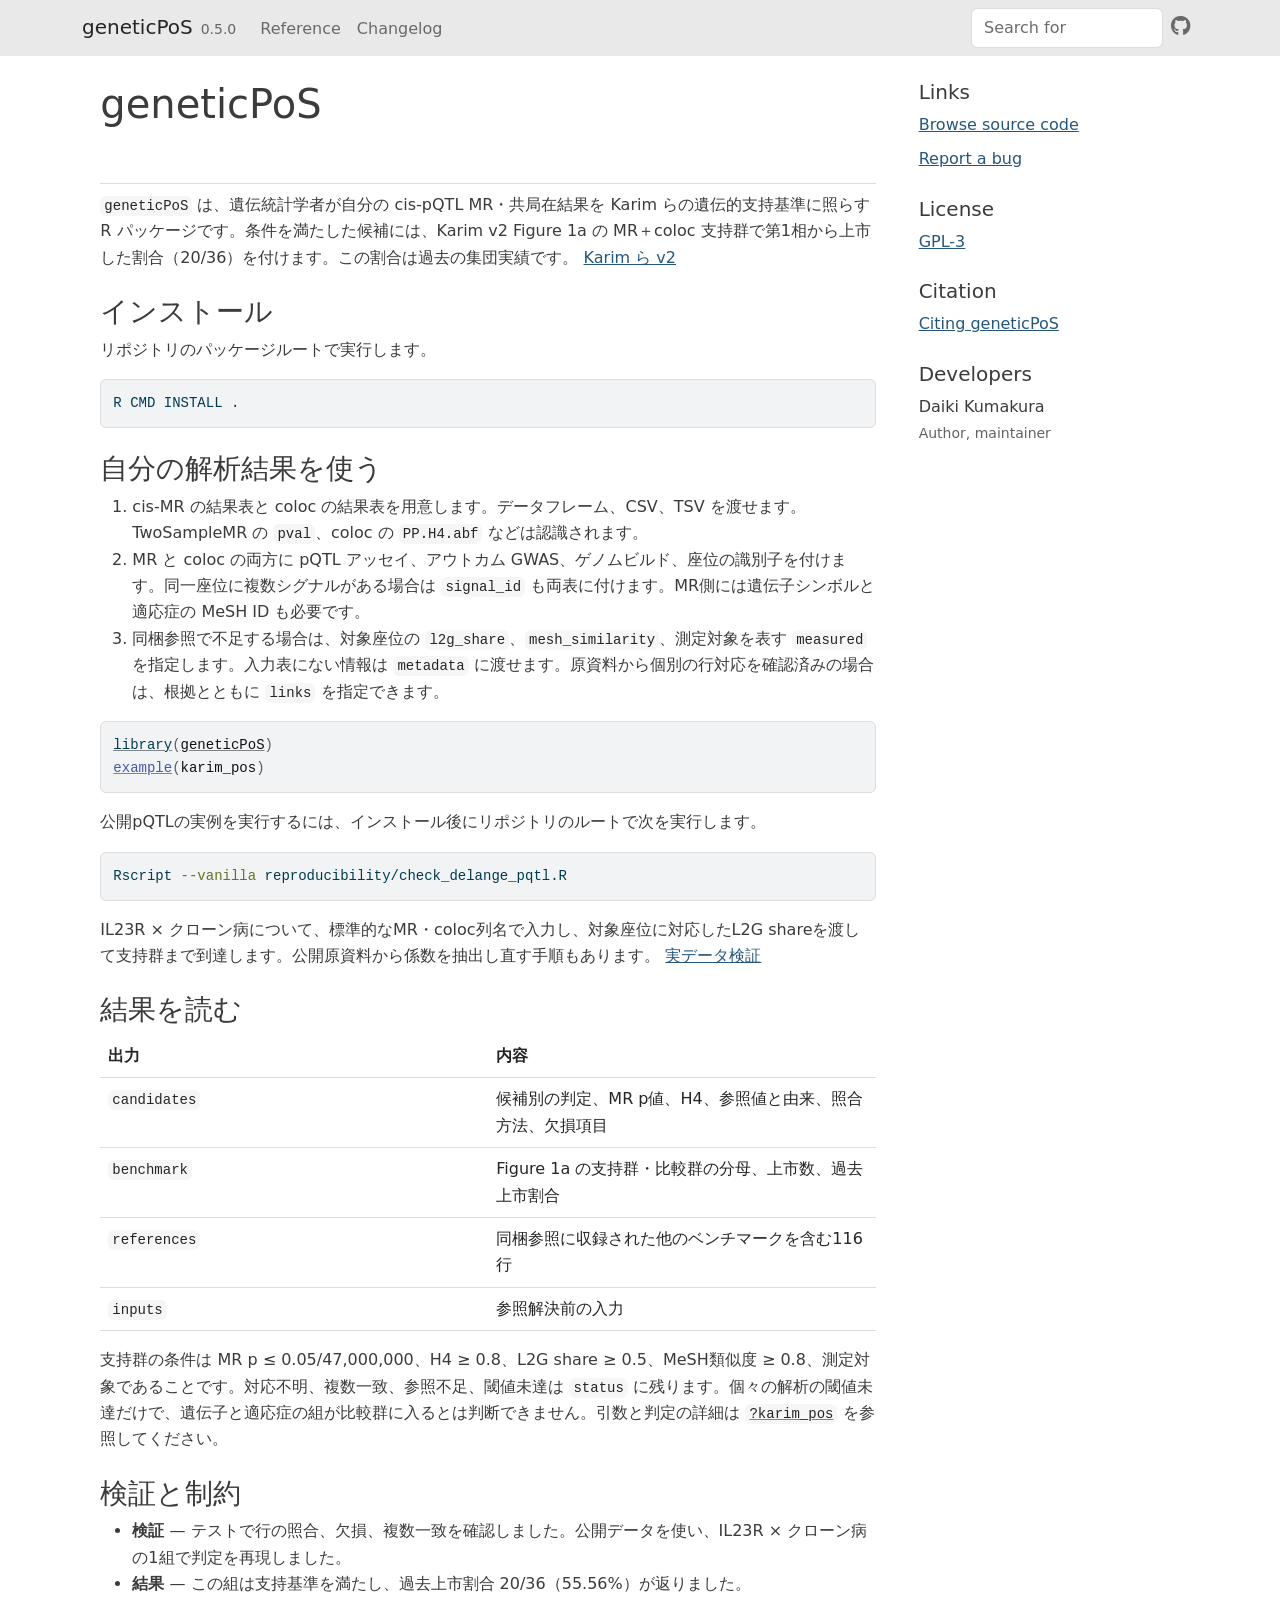
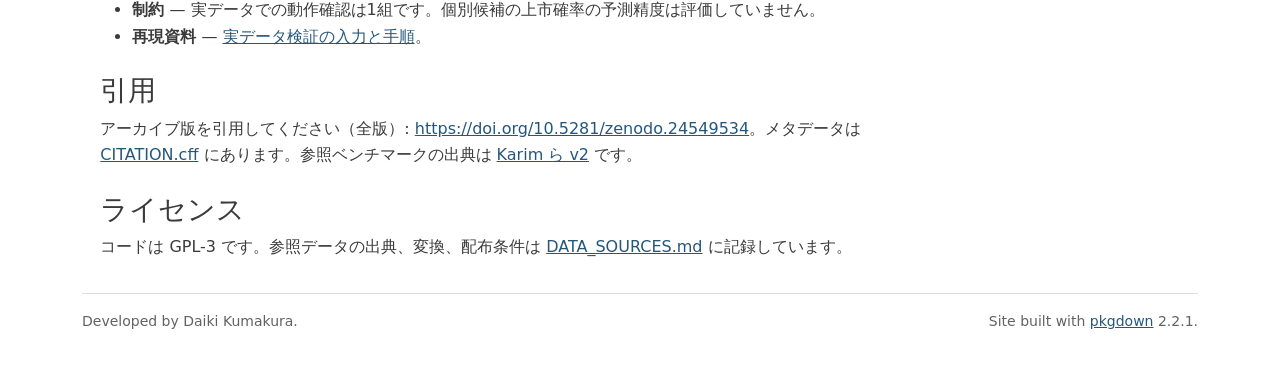
==== commit 08d37845: "Deploying to gh-pages from @ DaikiKumakura/geneticPoS@9b603076940d52e9679505e603ce7fdcd890c347 🚀" ====
--- a/index.html
+++ b/index.html
@@ -120,7 +120,7 @@
 <div class="section level2">
 <h2 id="引用">引用<a class="anchor" aria-label="anchor" href="#%E5%BC%95%E7%94%A8"></a>
 </h2>
-<p>パッケージは <code>citation("geneticPoS")</code> または <a href="CITATION.cff">CITATION.cff</a> を参照してください。参照ベンチマークの出典は <a href="https://www.medrxiv.org/content/10.64898/2026.02.23.26346731v2.full" class="external-link">Karim ら v2</a> です。</p>
+<p>アーカイブ版を引用してください（全版）: <a href="https://doi.org/10.5281/zenodo.24549534" class="external-link uri">https://doi.org/10.5281/zenodo.24549534</a>。メタデータは <a href="CITATION.cff">CITATION.cff</a> にあります。参照ベンチマークの出典は <a href="https://www.medrxiv.org/content/10.64898/2026.02.23.26346731v2.full" class="external-link">Karim ら v2</a> です。</p>
 </div>
 <div class="section level2">
 <h2 id="ライセンス">ライセンス<a class="anchor" aria-label="anchor" href="#%E3%83%A9%E3%82%A4%E3%82%BB%E3%83%B3%E3%82%B9"></a>
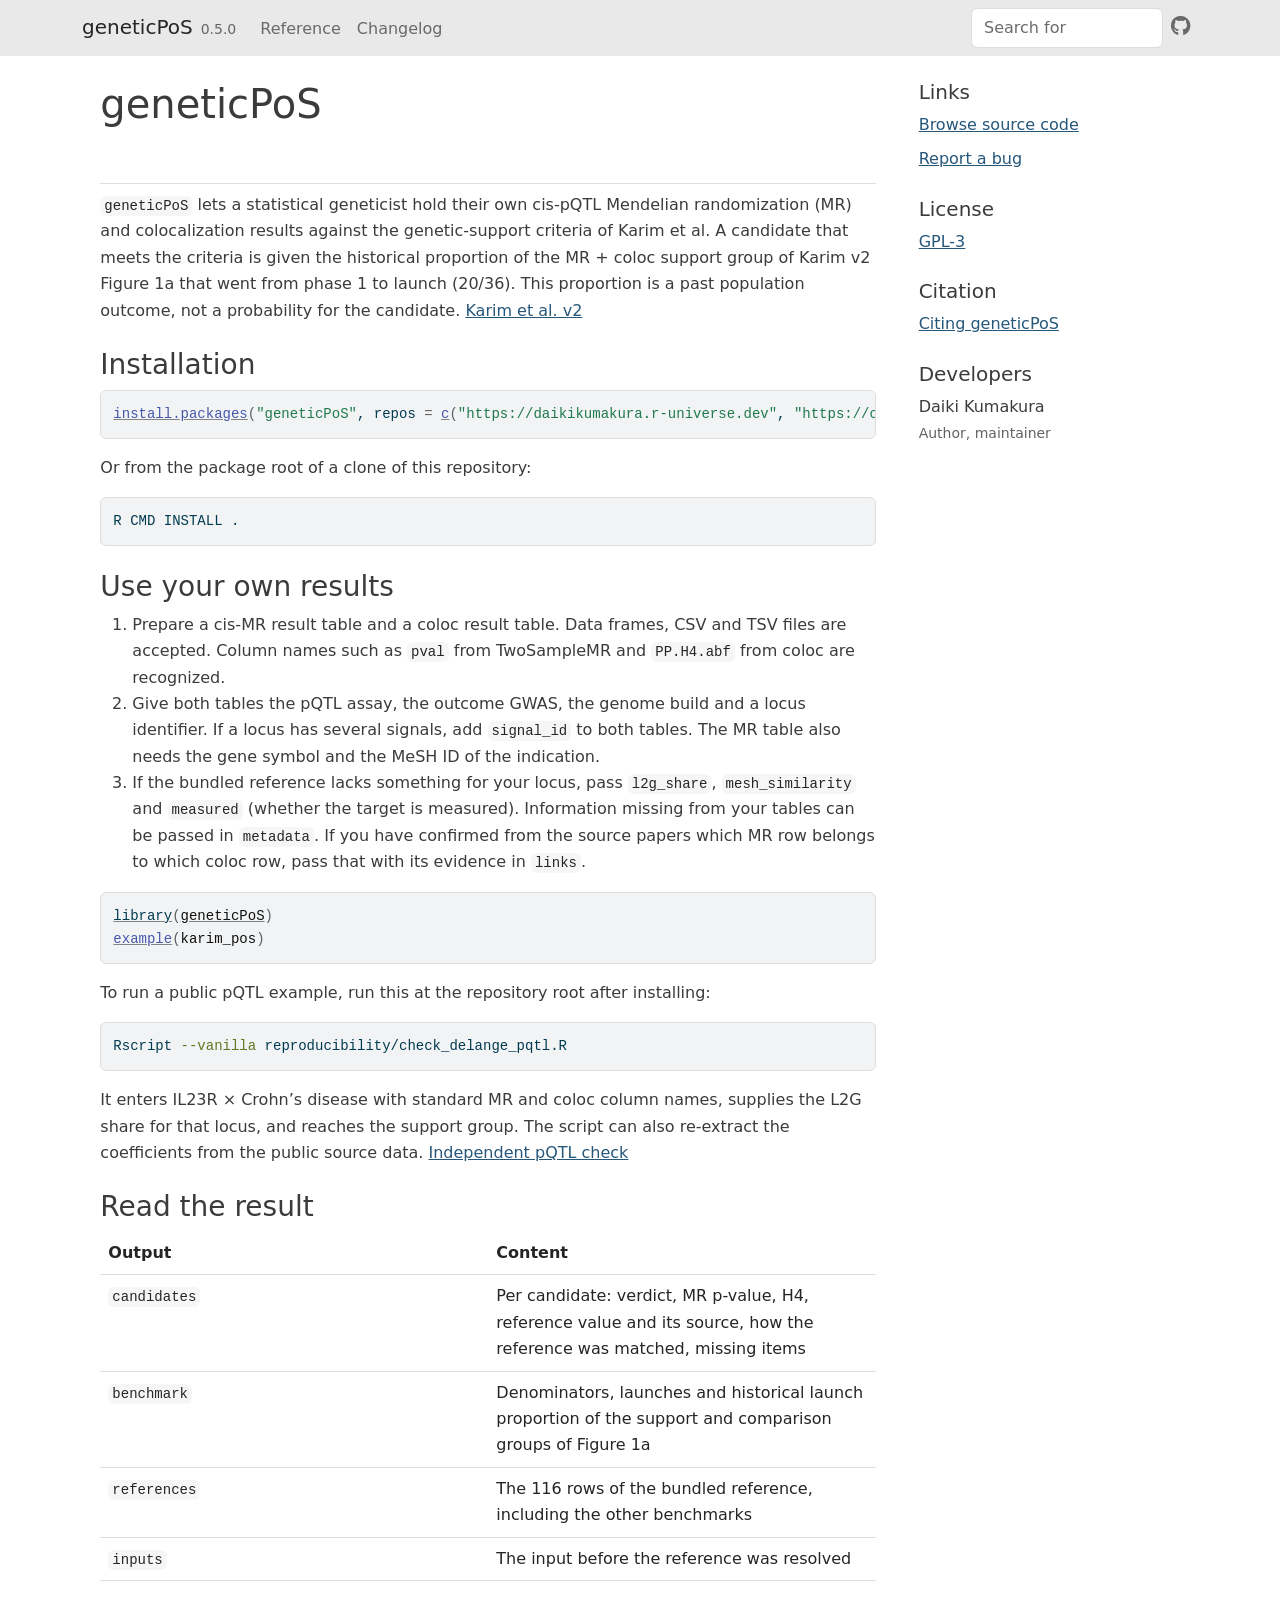
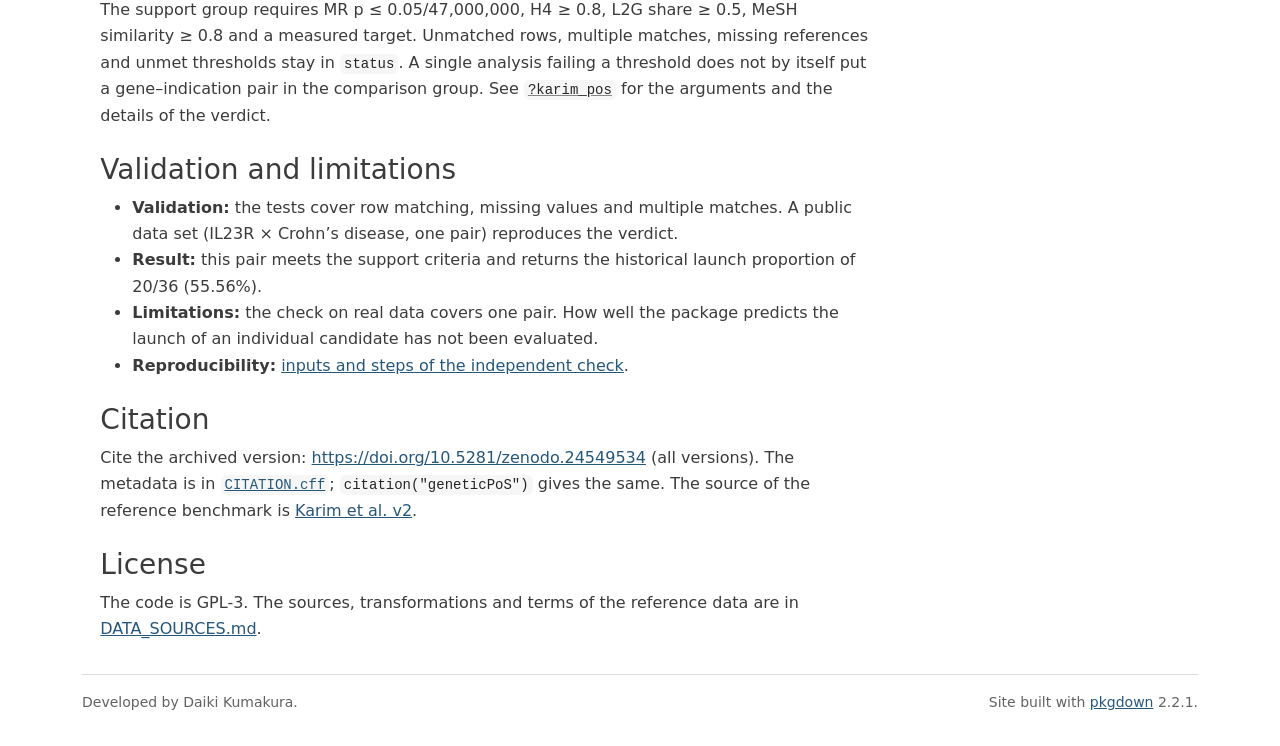
==== commit 33bf0932: "Deploying to gh-pages from @ DaikiKumakura/geneticPoS@59b133a92b1403da8080921c8f846b173a062793 🚀" ====
--- a/index.html
+++ b/index.html
@@ -48,30 +48,32 @@
   <main id="main" class="col-md-9"><div class="section level1">
 <div class="page-header"><h1 id="geneticpos">geneticPoS<a class="anchor" aria-label="anchor" href="#geneticpos"></a>
 </h1></div>
-<p><code>geneticPoS</code> は、遺伝統計学者が自分の cis-pQTL MR・共局在結果を Karim らの遺伝的支持基準に照らす R パッケージです。条件を満たした候補には、Karim v2 Figure 1a の MR＋coloc 支持群で第1相から上市した割合（20/36）を付けます。この割合は過去の集団実績です。 <a href="https://www.medrxiv.org/content/10.64898/2026.02.23.26346731v2.full" class="external-link">Karim ら v2</a></p>
+<p><code>geneticPoS</code> lets a statistical geneticist hold their own cis-pQTL Mendelian randomization (MR) and colocalization results against the genetic-support criteria of Karim et al. A candidate that meets the criteria is given the historical proportion of the MR + coloc support group of Karim v2 Figure 1a that went from phase 1 to launch (20/36). This proportion is a past population outcome, not a probability for the candidate. <a href="https://www.medrxiv.org/content/10.64898/2026.02.23.26346731v2.full" class="external-link">Karim et al. v2</a></p>
 <div class="section level2">
-<h2 id="インストール">インストール<a class="anchor" aria-label="anchor" href="#%E3%82%A4%E3%83%B3%E3%82%B9%E3%83%88%E3%83%BC%E3%83%AB"></a>
+<h2 id="installation">Installation<a class="anchor" aria-label="anchor" href="#installation"></a>
 </h2>
-<p>リポジトリのパッケージルートで実行します。</p>
-<div class="sourceCode" id="cb1"><pre class="sourceCode sh"><code class="sourceCode bash"><span id="cb1-1"><a href="#cb1-1" tabindex="-1"></a><span class="ex">R</span> CMD INSTALL .</span></code></pre></div>
+<div class="sourceCode" id="cb1"><pre class="downlit sourceCode r">
+<code class="sourceCode R"><span><span class="fu"><a href="https://rdrr.io/r/utils/install.packages.html" class="external-link">install.packages</a></span><span class="op">(</span><span class="st">"geneticPoS"</span>, repos <span class="op">=</span> <span class="fu"><a href="https://rdrr.io/r/base/c.html" class="external-link">c</a></span><span class="op">(</span><span class="st">"https://daikikumakura.r-universe.dev"</span>, <span class="st">"https://cloud.r-project.org"</span><span class="op">)</span><span class="op">)</span></span></code></pre></div>
+<p>Or from the package root of a clone of this repository:</p>
+<div class="sourceCode" id="cb2"><pre class="sourceCode sh"><code class="sourceCode bash"><span id="cb2-1"><a href="#cb2-1" tabindex="-1"></a><span class="ex">R</span> CMD INSTALL .</span></code></pre></div>
 </div>
 <div class="section level2">
-<h2 id="自分の解析結果を使う">自分の解析結果を使う<a class="anchor" aria-label="anchor" href="#%E8%87%AA%E5%88%86%E3%81%AE%E8%A7%A3%E6%9E%90%E7%B5%90%E6%9E%9C%E3%82%92%E4%BD%BF%E3%81%86"></a>
+<h2 id="use-your-own-results">Use your own results<a class="anchor" aria-label="anchor" href="#use-your-own-results"></a>
 </h2>
 <ol style="list-style-type: decimal">
-<li>cis-MR の結果表と coloc の結果表を用意します。データフレーム、CSV、TSV を渡せます。TwoSampleMR の <code>pval</code>、coloc の <code>PP.H4.abf</code> などは認識されます。</li>
-<li>MR と coloc の両方に pQTL アッセイ、アウトカム GWAS、ゲノムビルド、座位の識別子を付けます。同一座位に複数シグナルがある場合は <code>signal_id</code> も両表に付けます。MR側には遺伝子シンボルと適応症の MeSH ID も必要です。</li>
-<li>同梱参照で不足する場合は、対象座位の <code>l2g_share</code>、<code>mesh_similarity</code>、測定対象を表す <code>measured</code> を指定します。入力表にない情報は <code>metadata</code> に渡せます。原資料から個別の行対応を確認済みの場合は、根拠とともに <code>links</code> を指定できます。</li>
+<li>Prepare a cis-MR result table and a coloc result table. Data frames, CSV and TSV files are accepted. Column names such as <code>pval</code> from TwoSampleMR and <code>PP.H4.abf</code> from coloc are recognized.</li>
+<li>Give both tables the pQTL assay, the outcome GWAS, the genome build and a locus identifier. If a locus has several signals, add <code>signal_id</code> to both tables. The MR table also needs the gene symbol and the MeSH ID of the indication.</li>
+<li>If the bundled reference lacks something for your locus, pass <code>l2g_share</code>, <code>mesh_similarity</code> and <code>measured</code> (whether the target is measured). Information missing from your tables can be passed in <code>metadata</code>. If you have confirmed from the source papers which MR row belongs to which coloc row, pass that with its evidence in <code>links</code>.</li>
 </ol>
-<div class="sourceCode" id="cb2"><pre class="downlit sourceCode r">
+<div class="sourceCode" id="cb3"><pre class="downlit sourceCode r">
 <code class="sourceCode R"><span><span class="kw"><a href="https://rdrr.io/r/base/library.html" class="external-link">library</a></span><span class="op">(</span><span class="va"><a href="https://github.com/DaikiKumakura/geneticPoS" class="external-link">geneticPoS</a></span><span class="op">)</span></span>
 <span><span class="fu"><a href="https://rdrr.io/r/utils/example.html" class="external-link">example</a></span><span class="op">(</span><span class="va">karim_pos</span><span class="op">)</span></span></code></pre></div>
-<p>公開pQTLの実例を実行するには、インストール後にリポジトリのルートで次を実行します。</p>
-<div class="sourceCode" id="cb3"><pre class="sourceCode sh"><code class="sourceCode bash"><span id="cb3-1"><a href="#cb3-1" tabindex="-1"></a><span class="ex">Rscript</span> <span class="at">--vanilla</span> reproducibility/check_delange_pqtl.R</span></code></pre></div>
-<p>IL23R × クローン病について、標準的なMR・coloc列名で入力し、対象座位に対応したL2G shareを渡して支持群まで到達します。公開原資料から係数を抽出し直す手順もあります。 <a href="reproducibility/INDEPENDENT_PQTL.html">実データ検証</a></p>
+<p>To run a public pQTL example, run this at the repository root after installing:</p>
+<div class="sourceCode" id="cb4"><pre class="sourceCode sh"><code class="sourceCode bash"><span id="cb4-1"><a href="#cb4-1" tabindex="-1"></a><span class="ex">Rscript</span> <span class="at">--vanilla</span> reproducibility/check_delange_pqtl.R</span></code></pre></div>
+<p>It enters IL23R × Crohn’s disease with standard MR and coloc column names, supplies the L2G share for that locus, and reaches the support group. The script can also re-extract the coefficients from the public source data. <a href="reproducibility/INDEPENDENT_PQTL.html">Independent pQTL check</a></p>
 </div>
 <div class="section level2">
-<h2 id="結果を読む">結果を読む<a class="anchor" aria-label="anchor" href="#%E7%B5%90%E6%9E%9C%E3%82%92%E8%AA%AD%E3%82%80"></a>
+<h2 id="read-the-result">Read the result<a class="anchor" aria-label="anchor" href="#read-the-result"></a>
 </h2>
 <table class="table">
 <colgroup>
@@ -79,53 +81,53 @@
 <col width="50%">
 </colgroup>
 <thead><tr>
-<th>出力</th>
-<th>内容</th>
+<th>Output</th>
+<th>Content</th>
 </tr></thead>
 <tbody>
 <tr>
 <td><code>candidates</code></td>
-<td>候補別の判定、MR p値、H4、参照値と由来、照合方法、欠損項目</td>
+<td>Per candidate: verdict, MR p-value, H4, reference value and its source, how the reference was matched, missing items</td>
 </tr>
 <tr>
 <td><code>benchmark</code></td>
-<td>Figure 1a の支持群・比較群の分母、上市数、過去上市割合</td>
+<td>Denominators, launches and historical launch proportion of the support and comparison groups of Figure 1a</td>
 </tr>
 <tr>
 <td><code>references</code></td>
-<td>同梱参照に収録された他のベンチマークを含む116行</td>
+<td>The 116 rows of the bundled reference, including the other benchmarks</td>
 </tr>
 <tr>
 <td><code>inputs</code></td>
-<td>参照解決前の入力</td>
+<td>The input before the reference was resolved</td>
 </tr>
 </tbody>
 </table>
-<p>支持群の条件は MR p ≤ 0.05/47,000,000、H4 ≥ 0.8、L2G share ≥ 0.5、MeSH類似度 ≥ 0.8、測定対象であることです。対応不明、複数一致、参照不足、閾値未達は <code>status</code> に残ります。個々の解析の閾値未達だけで、遺伝子と適応症の組が比較群に入るとは判断できません。引数と判定の詳細は <code><a href="reference/karim_pos.html">?karim_pos</a></code> を参照してください。</p>
+<p>The support group requires MR p ≤ 0.05/47,000,000, H4 ≥ 0.8, L2G share ≥ 0.5, MeSH similarity ≥ 0.8 and a measured target. Unmatched rows, multiple matches, missing references and unmet thresholds stay in <code>status</code>. A single analysis failing a threshold does not by itself put a gene–indication pair in the comparison group. See <code><a href="reference/karim_pos.html">?karim_pos</a></code> for the arguments and the details of the verdict.</p>
 </div>
 <div class="section level2">
-<h2 id="検証と制約">検証と制約<a class="anchor" aria-label="anchor" href="#%E6%A4%9C%E8%A8%BC%E3%81%A8%E5%88%B6%E7%B4%84"></a>
+<h2 id="validation-and-limitations">Validation and limitations<a class="anchor" aria-label="anchor" href="#validation-and-limitations"></a>
 </h2>
 <ul>
 <li>
-<strong>検証</strong> — テストで行の照合、欠損、複数一致を確認しました。公開データを使い、IL23R × クローン病の1組で判定を再現しました。</li>
+<strong>Validation:</strong> the tests cover row matching, missing values and multiple matches. A public data set (IL23R × Crohn’s disease, one pair) reproduces the verdict.</li>
 <li>
-<strong>結果</strong> — この組は支持基準を満たし、過去上市割合 20/36（55.56%）が返りました。</li>
+<strong>Result:</strong> this pair meets the support criteria and returns the historical launch proportion of 20/36 (55.56%).</li>
 <li>
-<strong>制約</strong> — 実データでの動作確認は1組です。個別候補の上市確率の予測精度は評価していません。</li>
+<strong>Limitations:</strong> the check on real data covers one pair. How well the package predicts the launch of an individual candidate has not been evaluated.</li>
 <li>
-<strong>再現資料</strong> — <a href="reproducibility/INDEPENDENT_PQTL.html">実データ検証の入力と手順</a>。</li>
+<strong>Reproducibility:</strong> <a href="reproducibility/INDEPENDENT_PQTL.html">inputs and steps of the independent check</a>.</li>
 </ul>
 </div>
 <div class="section level2">
-<h2 id="引用">引用<a class="anchor" aria-label="anchor" href="#%E5%BC%95%E7%94%A8"></a>
+<h2 id="citation">Citation<a class="anchor" aria-label="anchor" href="#citation"></a>
 </h2>
-<p>アーカイブ版を引用してください（全版）: <a href="https://doi.org/10.5281/zenodo.24549534" class="external-link uri">https://doi.org/10.5281/zenodo.24549534</a>。メタデータは <a href="CITATION.cff">CITATION.cff</a> にあります。参照ベンチマークの出典は <a href="https://www.medrxiv.org/content/10.64898/2026.02.23.26346731v2.full" class="external-link">Karim ら v2</a> です。</p>
+<p>Cite the archived version: <a href="https://doi.org/10.5281/zenodo.24549534" class="external-link uri">https://doi.org/10.5281/zenodo.24549534</a> (all versions). The metadata is in <a href="CITATION.cff"><code>CITATION.cff</code></a>; <code>citation("geneticPoS")</code> gives the same. The source of the reference benchmark is <a href="https://www.medrxiv.org/content/10.64898/2026.02.23.26346731v2.full" class="external-link">Karim et al. v2</a>.</p>
 </div>
 <div class="section level2">
-<h2 id="ライセンス">ライセンス<a class="anchor" aria-label="anchor" href="#%E3%83%A9%E3%82%A4%E3%82%BB%E3%83%B3%E3%82%B9"></a>
+<h2 id="license">License<a class="anchor" aria-label="anchor" href="#license"></a>
 </h2>
-<p>コードは GPL-3 です。参照データの出典、変換、配布条件は <a href="DATA_SOURCES.html">DATA_SOURCES.md</a> に記録しています。</p>
+<p>The code is GPL-3. The sources, transformations and terms of the reference data are in <a href="DATA_SOURCES.html">DATA_SOURCES.md</a>.</p>
 </div>
 </div>
   </main><aside class="col-md-3"><div class="links">
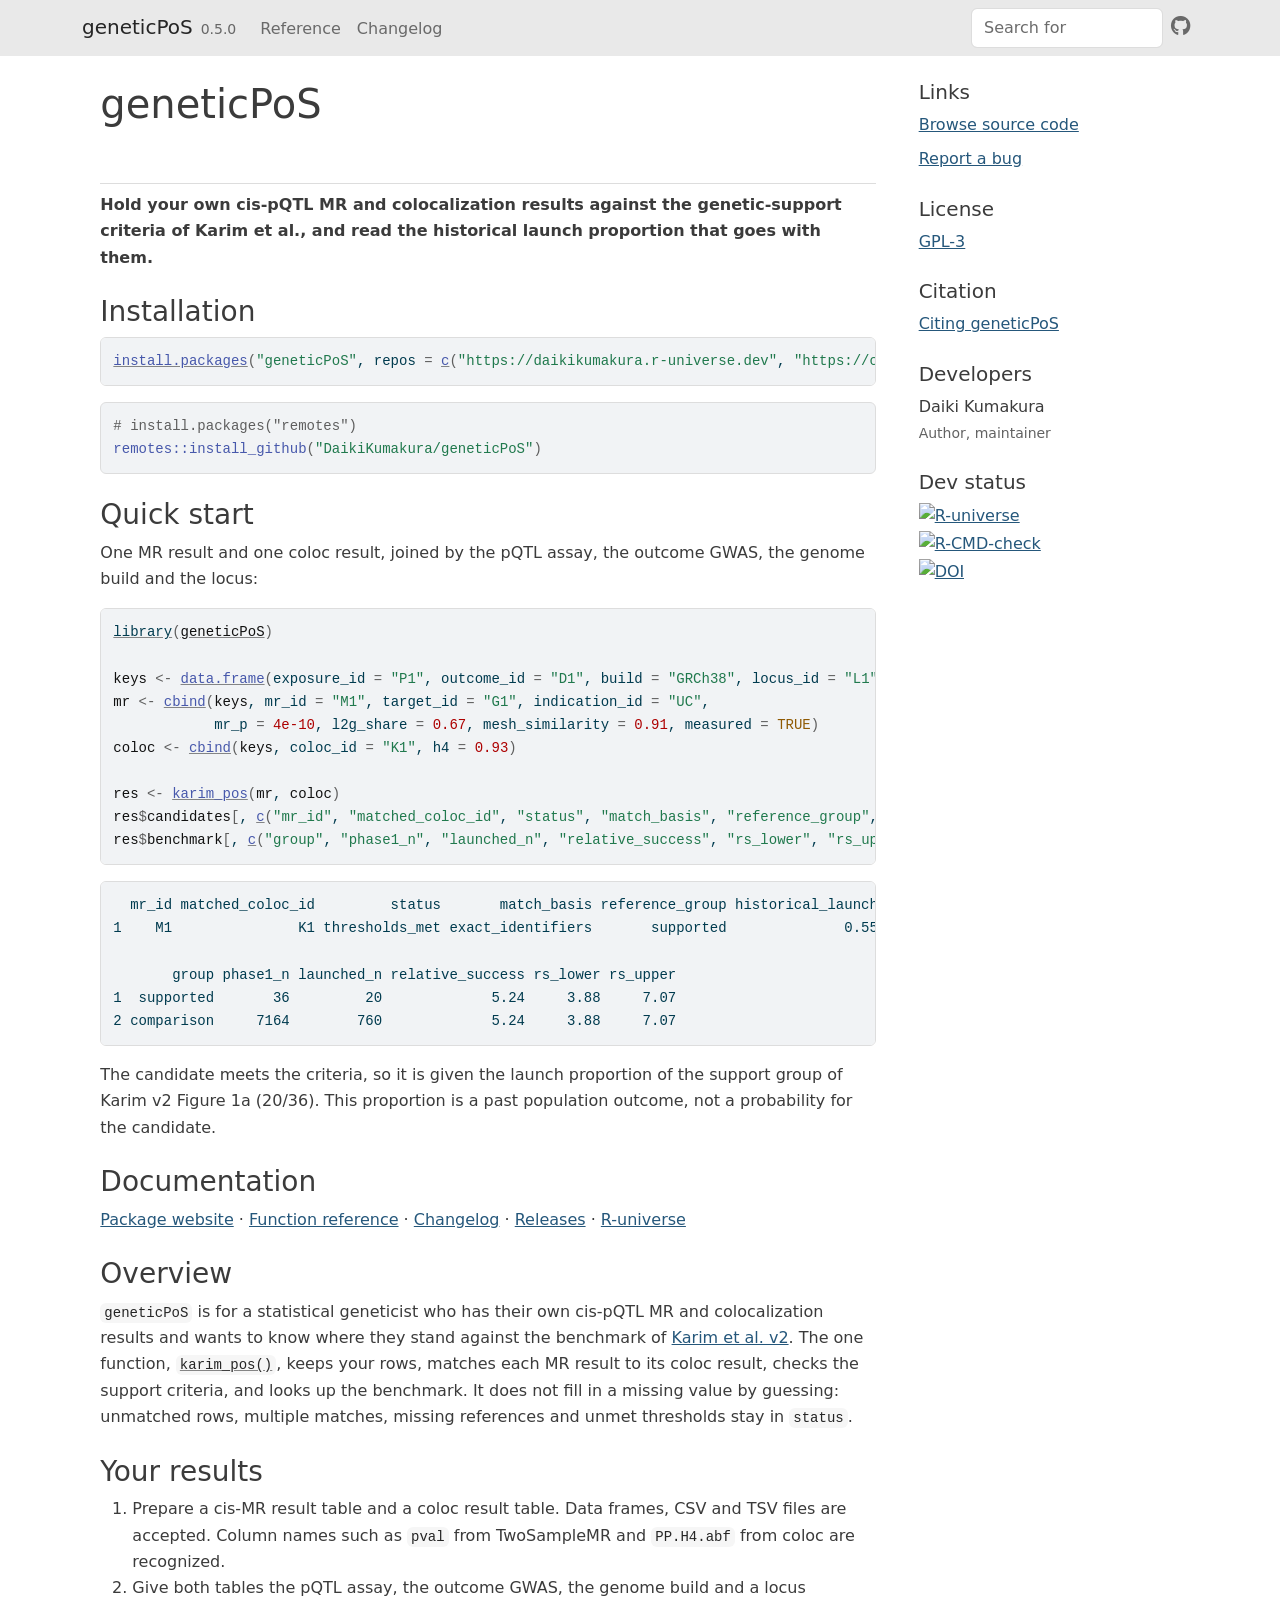
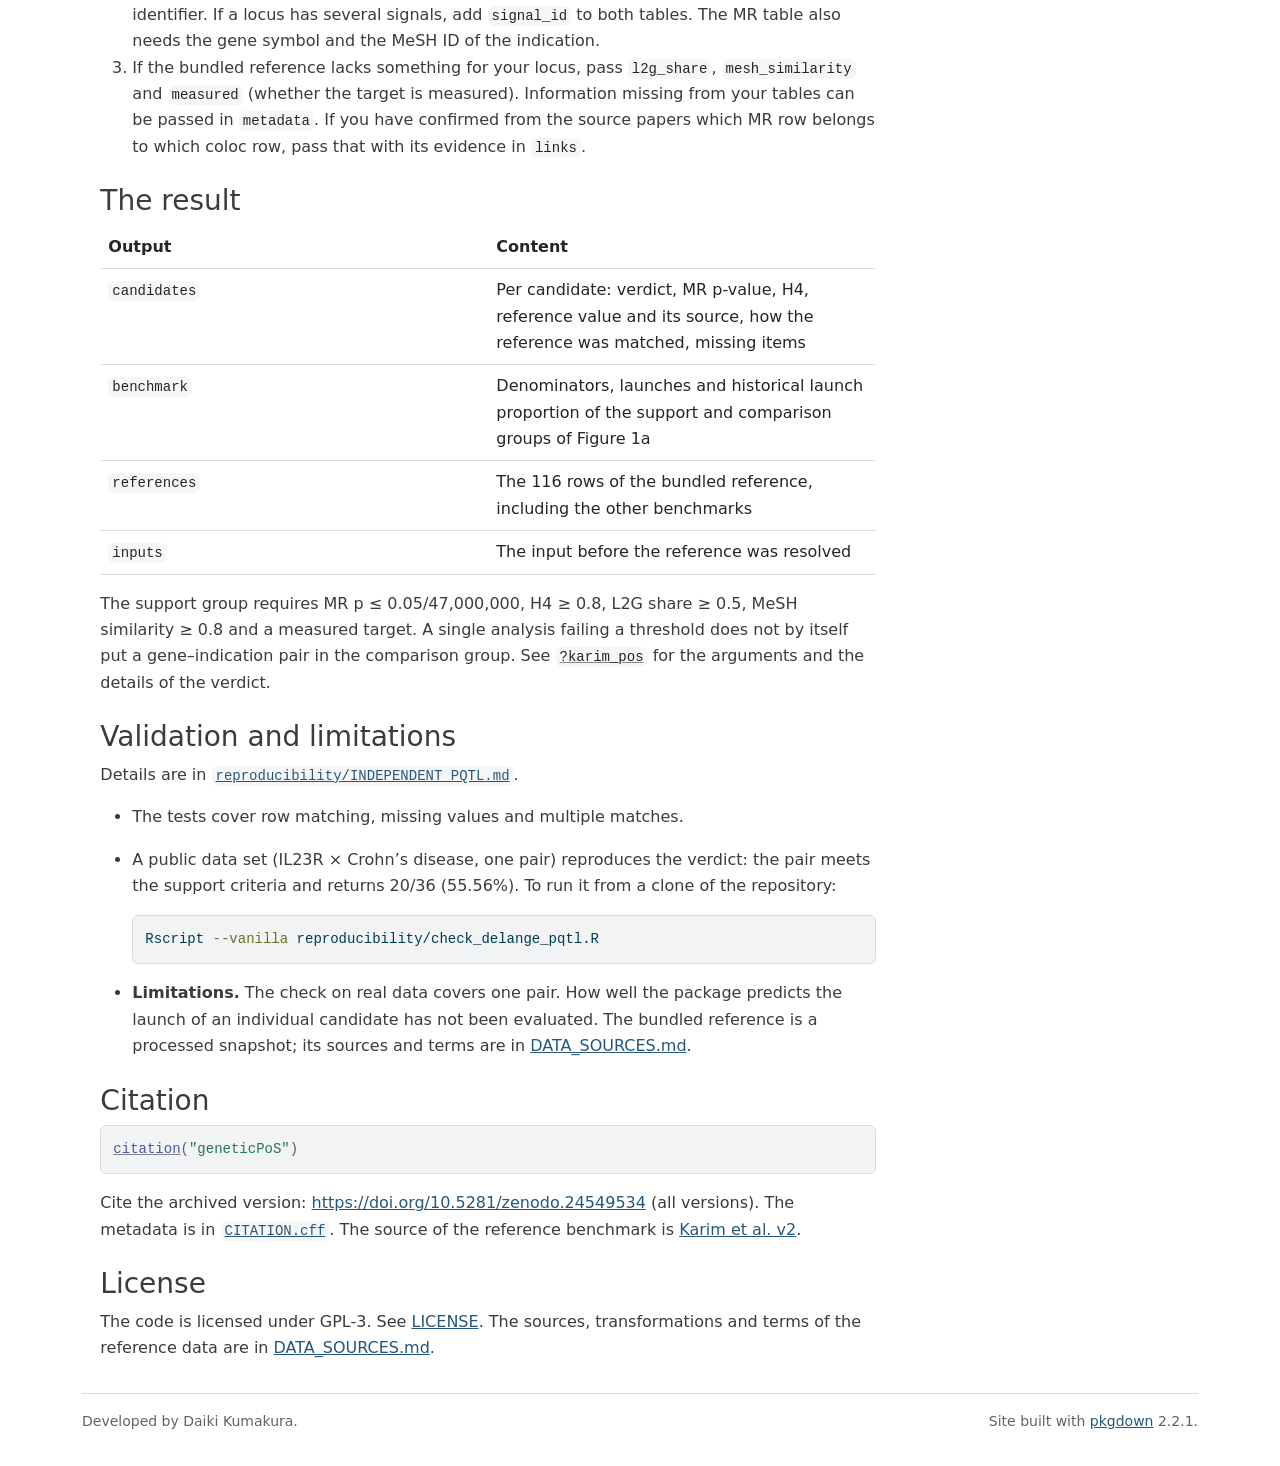
==== commit 6ae47135: "Deploying to gh-pages from @ DaikiKumakura/geneticPoS@1f1a5c5805324e716c60d84b15a522fab5ae7b27 🚀" ====
--- a/index.html
+++ b/index.html
@@ -48,32 +48,62 @@
   <main id="main" class="col-md-9"><div class="section level1">
 <div class="page-header"><h1 id="geneticpos">geneticPoS<a class="anchor" aria-label="anchor" href="#geneticpos"></a>
 </h1></div>
-<p><code>geneticPoS</code> lets a statistical geneticist hold their own cis-pQTL Mendelian randomization (MR) and colocalization results against the genetic-support criteria of Karim et al. A candidate that meets the criteria is given the historical proportion of the MR + coloc support group of Karim v2 Figure 1a that went from phase 1 to launch (20/36). This proportion is a past population outcome, not a probability for the candidate. <a href="https://www.medrxiv.org/content/10.64898/2026.02.23.26346731v2.full" class="external-link">Karim et al. v2</a></p>
+<!-- badges: start -->
+
+<p><strong>Hold your own cis-pQTL MR and colocalization results against the genetic-support criteria of Karim et al., and read the historical launch proportion that goes with them.</strong></p>
 <div class="section level2">
 <h2 id="installation">Installation<a class="anchor" aria-label="anchor" href="#installation"></a>
 </h2>
 <div class="sourceCode" id="cb1"><pre class="downlit sourceCode r">
 <code class="sourceCode R"><span><span class="fu"><a href="https://rdrr.io/r/utils/install.packages.html" class="external-link">install.packages</a></span><span class="op">(</span><span class="st">"geneticPoS"</span>, repos <span class="op">=</span> <span class="fu"><a href="https://rdrr.io/r/base/c.html" class="external-link">c</a></span><span class="op">(</span><span class="st">"https://daikikumakura.r-universe.dev"</span>, <span class="st">"https://cloud.r-project.org"</span><span class="op">)</span><span class="op">)</span></span></code></pre></div>
-<p>Or from the package root of a clone of this repository:</p>
-<div class="sourceCode" id="cb2"><pre class="sourceCode sh"><code class="sourceCode bash"><span id="cb2-1"><a href="#cb2-1" tabindex="-1"></a><span class="ex">R</span> CMD INSTALL .</span></code></pre></div>
-</div>
-<div class="section level2">
-<h2 id="use-your-own-results">Use your own results<a class="anchor" aria-label="anchor" href="#use-your-own-results"></a>
+<div class="sourceCode" id="cb2"><pre class="downlit sourceCode r">
+<code class="sourceCode R"><span><span class="co"># install.packages("remotes")</span></span>
+<span><span class="fu">remotes</span><span class="fu">::</span><span class="fu">install_github</span><span class="op">(</span><span class="st">"DaikiKumakura/geneticPoS"</span><span class="op">)</span></span></code></pre></div>
+</div>
+<div class="section level2">
+<h2 id="quick-start">Quick start<a class="anchor" aria-label="anchor" href="#quick-start"></a>
+</h2>
+<p>One MR result and one coloc result, joined by the pQTL assay, the outcome GWAS, the genome build and the locus:</p>
+<div class="sourceCode" id="cb3"><pre class="downlit sourceCode r">
+<code class="sourceCode R"><span><span class="kw"><a href="https://rdrr.io/r/base/library.html" class="external-link">library</a></span><span class="op">(</span><span class="va"><a href="https://github.com/DaikiKumakura/geneticPoS" class="external-link">geneticPoS</a></span><span class="op">)</span></span>
+<span></span>
+<span><span class="va">keys</span> <span class="op">&lt;-</span> <span class="fu"><a href="https://rdrr.io/r/base/data.frame.html" class="external-link">data.frame</a></span><span class="op">(</span>exposure_id <span class="op">=</span> <span class="st">"P1"</span>, outcome_id <span class="op">=</span> <span class="st">"D1"</span>, build <span class="op">=</span> <span class="st">"GRCh38"</span>, locus_id <span class="op">=</span> <span class="st">"L1"</span><span class="op">)</span></span>
+<span><span class="va">mr</span> <span class="op">&lt;-</span> <span class="fu"><a href="https://rdrr.io/r/base/cbind.html" class="external-link">cbind</a></span><span class="op">(</span><span class="va">keys</span>, mr_id <span class="op">=</span> <span class="st">"M1"</span>, target_id <span class="op">=</span> <span class="st">"G1"</span>, indication_id <span class="op">=</span> <span class="st">"UC"</span>,</span>
+<span>            mr_p <span class="op">=</span> <span class="fl">4e-10</span>, l2g_share <span class="op">=</span> <span class="fl">0.67</span>, mesh_similarity <span class="op">=</span> <span class="fl">0.91</span>, measured <span class="op">=</span> <span class="cn">TRUE</span><span class="op">)</span></span>
+<span><span class="va">coloc</span> <span class="op">&lt;-</span> <span class="fu"><a href="https://rdrr.io/r/base/cbind.html" class="external-link">cbind</a></span><span class="op">(</span><span class="va">keys</span>, coloc_id <span class="op">=</span> <span class="st">"K1"</span>, h4 <span class="op">=</span> <span class="fl">0.93</span><span class="op">)</span></span>
+<span></span>
+<span><span class="va">res</span> <span class="op">&lt;-</span> <span class="fu"><a href="reference/karim_pos.html">karim_pos</a></span><span class="op">(</span><span class="va">mr</span>, <span class="va">coloc</span><span class="op">)</span></span>
+<span><span class="va">res</span><span class="op">$</span><span class="va">candidates</span><span class="op">[</span>, <span class="fu"><a href="https://rdrr.io/r/base/c.html" class="external-link">c</a></span><span class="op">(</span><span class="st">"mr_id"</span>, <span class="st">"matched_coloc_id"</span>, <span class="st">"status"</span>, <span class="st">"match_basis"</span>, <span class="st">"reference_group"</span>, <span class="st">"historical_launch_rate"</span><span class="op">)</span><span class="op">]</span></span>
+<span><span class="va">res</span><span class="op">$</span><span class="va">benchmark</span><span class="op">[</span>, <span class="fu"><a href="https://rdrr.io/r/base/c.html" class="external-link">c</a></span><span class="op">(</span><span class="st">"group"</span>, <span class="st">"phase1_n"</span>, <span class="st">"launched_n"</span>, <span class="st">"relative_success"</span>, <span class="st">"rs_lower"</span>, <span class="st">"rs_upper"</span><span class="op">)</span><span class="op">]</span></span></code></pre></div>
+<pre class="text"><code>  mr_id matched_coloc_id         status       match_basis reference_group historical_launch_rate
+1    M1               K1 thresholds_met exact_identifiers       supported              0.5555556
+
+       group phase1_n launched_n relative_success rs_lower rs_upper
+1  supported       36         20             5.24     3.88     7.07
+2 comparison     7164        760             5.24     3.88     7.07</code></pre>
+<p>The candidate meets the criteria, so it is given the launch proportion of the support group of Karim v2 Figure 1a (20/36). This proportion is a past population outcome, not a probability for the candidate.</p>
+</div>
+<div class="section level2">
+<h2 id="documentation">Documentation<a class="anchor" aria-label="anchor" href="#documentation"></a>
+</h2>
+<p><a href="https://daikikumakura.github.io/geneticPoS/">Package website</a> · <a href="https://daikikumakura.github.io/geneticPoS/reference/">Function reference</a> · <a href="https://daikikumakura.github.io/geneticPoS/news/">Changelog</a> · <a href="https://github.com/DaikiKumakura/geneticPoS/releases" class="external-link">Releases</a> · <a href="https://daikikumakura.r-universe.dev/geneticPoS" class="external-link">R-universe</a></p>
+</div>
+<div class="section level2">
+<h2 id="overview">Overview<a class="anchor" aria-label="anchor" href="#overview"></a>
+</h2>
+<p><code>geneticPoS</code> is for a statistical geneticist who has their own cis-pQTL MR and colocalization results and wants to know where they stand against the benchmark of <a href="https://www.medrxiv.org/content/10.64898/2026.02.23.26346731v2.full" class="external-link">Karim et al. v2</a>. The one function, <code><a href="reference/karim_pos.html">karim_pos()</a></code>, keeps your rows, matches each MR result to its coloc result, checks the support criteria, and looks up the benchmark. It does not fill in a missing value by guessing: unmatched rows, multiple matches, missing references and unmet thresholds stay in <code>status</code>.</p>
+</div>
+<div class="section level2">
+<h2 id="your-results">Your results<a class="anchor" aria-label="anchor" href="#your-results"></a>
 </h2>
 <ol style="list-style-type: decimal">
 <li>Prepare a cis-MR result table and a coloc result table. Data frames, CSV and TSV files are accepted. Column names such as <code>pval</code> from TwoSampleMR and <code>PP.H4.abf</code> from coloc are recognized.</li>
 <li>Give both tables the pQTL assay, the outcome GWAS, the genome build and a locus identifier. If a locus has several signals, add <code>signal_id</code> to both tables. The MR table also needs the gene symbol and the MeSH ID of the indication.</li>
 <li>If the bundled reference lacks something for your locus, pass <code>l2g_share</code>, <code>mesh_similarity</code> and <code>measured</code> (whether the target is measured). Information missing from your tables can be passed in <code>metadata</code>. If you have confirmed from the source papers which MR row belongs to which coloc row, pass that with its evidence in <code>links</code>.</li>
 </ol>
-<div class="sourceCode" id="cb3"><pre class="downlit sourceCode r">
-<code class="sourceCode R"><span><span class="kw"><a href="https://rdrr.io/r/base/library.html" class="external-link">library</a></span><span class="op">(</span><span class="va"><a href="https://github.com/DaikiKumakura/geneticPoS" class="external-link">geneticPoS</a></span><span class="op">)</span></span>
-<span><span class="fu"><a href="https://rdrr.io/r/utils/example.html" class="external-link">example</a></span><span class="op">(</span><span class="va">karim_pos</span><span class="op">)</span></span></code></pre></div>
-<p>To run a public pQTL example, run this at the repository root after installing:</p>
-<div class="sourceCode" id="cb4"><pre class="sourceCode sh"><code class="sourceCode bash"><span id="cb4-1"><a href="#cb4-1" tabindex="-1"></a><span class="ex">Rscript</span> <span class="at">--vanilla</span> reproducibility/check_delange_pqtl.R</span></code></pre></div>
-<p>It enters IL23R × Crohn’s disease with standard MR and coloc column names, supplies the L2G share for that locus, and reaches the support group. The script can also re-extract the coefficients from the public source data. <a href="reproducibility/INDEPENDENT_PQTL.html">Independent pQTL check</a></p>
-</div>
-<div class="section level2">
-<h2 id="read-the-result">Read the result<a class="anchor" aria-label="anchor" href="#read-the-result"></a>
+</div>
+<div class="section level2">
+<h2 id="the-result">The result<a class="anchor" aria-label="anchor" href="#the-result"></a>
 </h2>
 <table class="table">
 <colgroup>
@@ -103,31 +133,32 @@
 </tr>
 </tbody>
 </table>
-<p>The support group requires MR p ≤ 0.05/47,000,000, H4 ≥ 0.8, L2G share ≥ 0.5, MeSH similarity ≥ 0.8 and a measured target. Unmatched rows, multiple matches, missing references and unmet thresholds stay in <code>status</code>. A single analysis failing a threshold does not by itself put a gene–indication pair in the comparison group. See <code><a href="reference/karim_pos.html">?karim_pos</a></code> for the arguments and the details of the verdict.</p>
+<p>The support group requires MR p ≤ 0.05/47,000,000, H4 ≥ 0.8, L2G share ≥ 0.5, MeSH similarity ≥ 0.8 and a measured target. A single analysis failing a threshold does not by itself put a gene–indication pair in the comparison group. See <code><a href="reference/karim_pos.html">?karim_pos</a></code> for the arguments and the details of the verdict.</p>
 </div>
 <div class="section level2">
 <h2 id="validation-and-limitations">Validation and limitations<a class="anchor" aria-label="anchor" href="#validation-and-limitations"></a>
 </h2>
+<p>Details are in <a href="reproducibility/INDEPENDENT_PQTL.html"><code>reproducibility/INDEPENDENT_PQTL.md</code></a>.</p>
 <ul>
+<li><p>The tests cover row matching, missing values and multiple matches.</p></li>
 <li>
-<strong>Validation:</strong> the tests cover row matching, missing values and multiple matches. A public data set (IL23R × Crohn’s disease, one pair) reproduces the verdict.</li>
-<li>
-<strong>Result:</strong> this pair meets the support criteria and returns the historical launch proportion of 20/36 (55.56%).</li>
-<li>
-<strong>Limitations:</strong> the check on real data covers one pair. How well the package predicts the launch of an individual candidate has not been evaluated.</li>
-<li>
-<strong>Reproducibility:</strong> <a href="reproducibility/INDEPENDENT_PQTL.html">inputs and steps of the independent check</a>.</li>
+<p>A public data set (IL23R × Crohn’s disease, one pair) reproduces the verdict: the pair meets the support criteria and returns 20/36 (55.56%). To run it from a clone of the repository:</p>
+<div class="sourceCode" id="cb5"><pre class="sourceCode sh"><code class="sourceCode bash"><span id="cb5-1"><a href="#cb5-1" tabindex="-1"></a><span class="ex">Rscript</span> <span class="at">--vanilla</span> reproducibility/check_delange_pqtl.R</span></code></pre></div>
+</li>
+<li><p><strong>Limitations.</strong> The check on real data covers one pair. How well the package predicts the launch of an individual candidate has not been evaluated. The bundled reference is a processed snapshot; its sources and terms are in <a href="DATA_SOURCES.html">DATA_SOURCES.md</a>.</p></li>
 </ul>
 </div>
 <div class="section level2">
 <h2 id="citation">Citation<a class="anchor" aria-label="anchor" href="#citation"></a>
 </h2>
-<p>Cite the archived version: <a href="https://doi.org/10.5281/zenodo.24549534" class="external-link uri">https://doi.org/10.5281/zenodo.24549534</a> (all versions). The metadata is in <a href="CITATION.cff"><code>CITATION.cff</code></a>; <code>citation("geneticPoS")</code> gives the same. The source of the reference benchmark is <a href="https://www.medrxiv.org/content/10.64898/2026.02.23.26346731v2.full" class="external-link">Karim et al. v2</a>.</p>
+<div class="sourceCode" id="cb6"><pre class="downlit sourceCode r">
+<code class="sourceCode R"><span><span class="fu"><a href="https://rdrr.io/r/utils/citation.html" class="external-link">citation</a></span><span class="op">(</span><span class="st">"geneticPoS"</span><span class="op">)</span></span></code></pre></div>
+<p>Cite the archived version: <a href="https://doi.org/10.5281/zenodo.24549534" class="external-link uri">https://doi.org/10.5281/zenodo.24549534</a> (all versions). The metadata is in <a href="CITATION.cff"><code>CITATION.cff</code></a>. The source of the reference benchmark is <a href="https://www.medrxiv.org/content/10.64898/2026.02.23.26346731v2.full" class="external-link">Karim et al. v2</a>.</p>
 </div>
 <div class="section level2">
 <h2 id="license">License<a class="anchor" aria-label="anchor" href="#license"></a>
 </h2>
-<p>The code is GPL-3. The sources, transformations and terms of the reference data are in <a href="DATA_SOURCES.html">DATA_SOURCES.md</a>.</p>
+<p>The code is licensed under GPL-3. See <a href="LICENSE">LICENSE</a>. The sources, transformations and terms of the reference data are in <a href="DATA_SOURCES.html">DATA_SOURCES.md</a>.</p>
 </div>
 </div>
   </main><aside class="col-md-3"><div class="links">
@@ -160,7 +191,14 @@
 </ul>
 </div>
 
-
+<div class="dev-status">
+<h2 data-toc-skip>Dev status</h2>
+<ul class="list-unstyled">
+<li><a href="https://daikikumakura.r-universe.dev/geneticPoS" class="external-link"><img src="https://daikikumakura.r-universe.dev/badges/geneticPoS" alt="R-universe"></a></li>
+<li><a href="https://github.com/DaikiKumakura/geneticPoS/actions/workflows/R-CMD-check.yaml" class="external-link"><img src="https://github.com/DaikiKumakura/geneticPoS/actions/workflows/R-CMD-check.yaml/badge.svg" alt="R-CMD-check"></a></li>
+<li><a href="https://doi.org/10.5281/zenodo.24549534" class="external-link"><img src="https://zenodo.org/badge/DOI/10.5281/zenodo.24549534.svg" alt="DOI"></a></li>
+</ul>
+</div>
 
   </aside>
 </div>
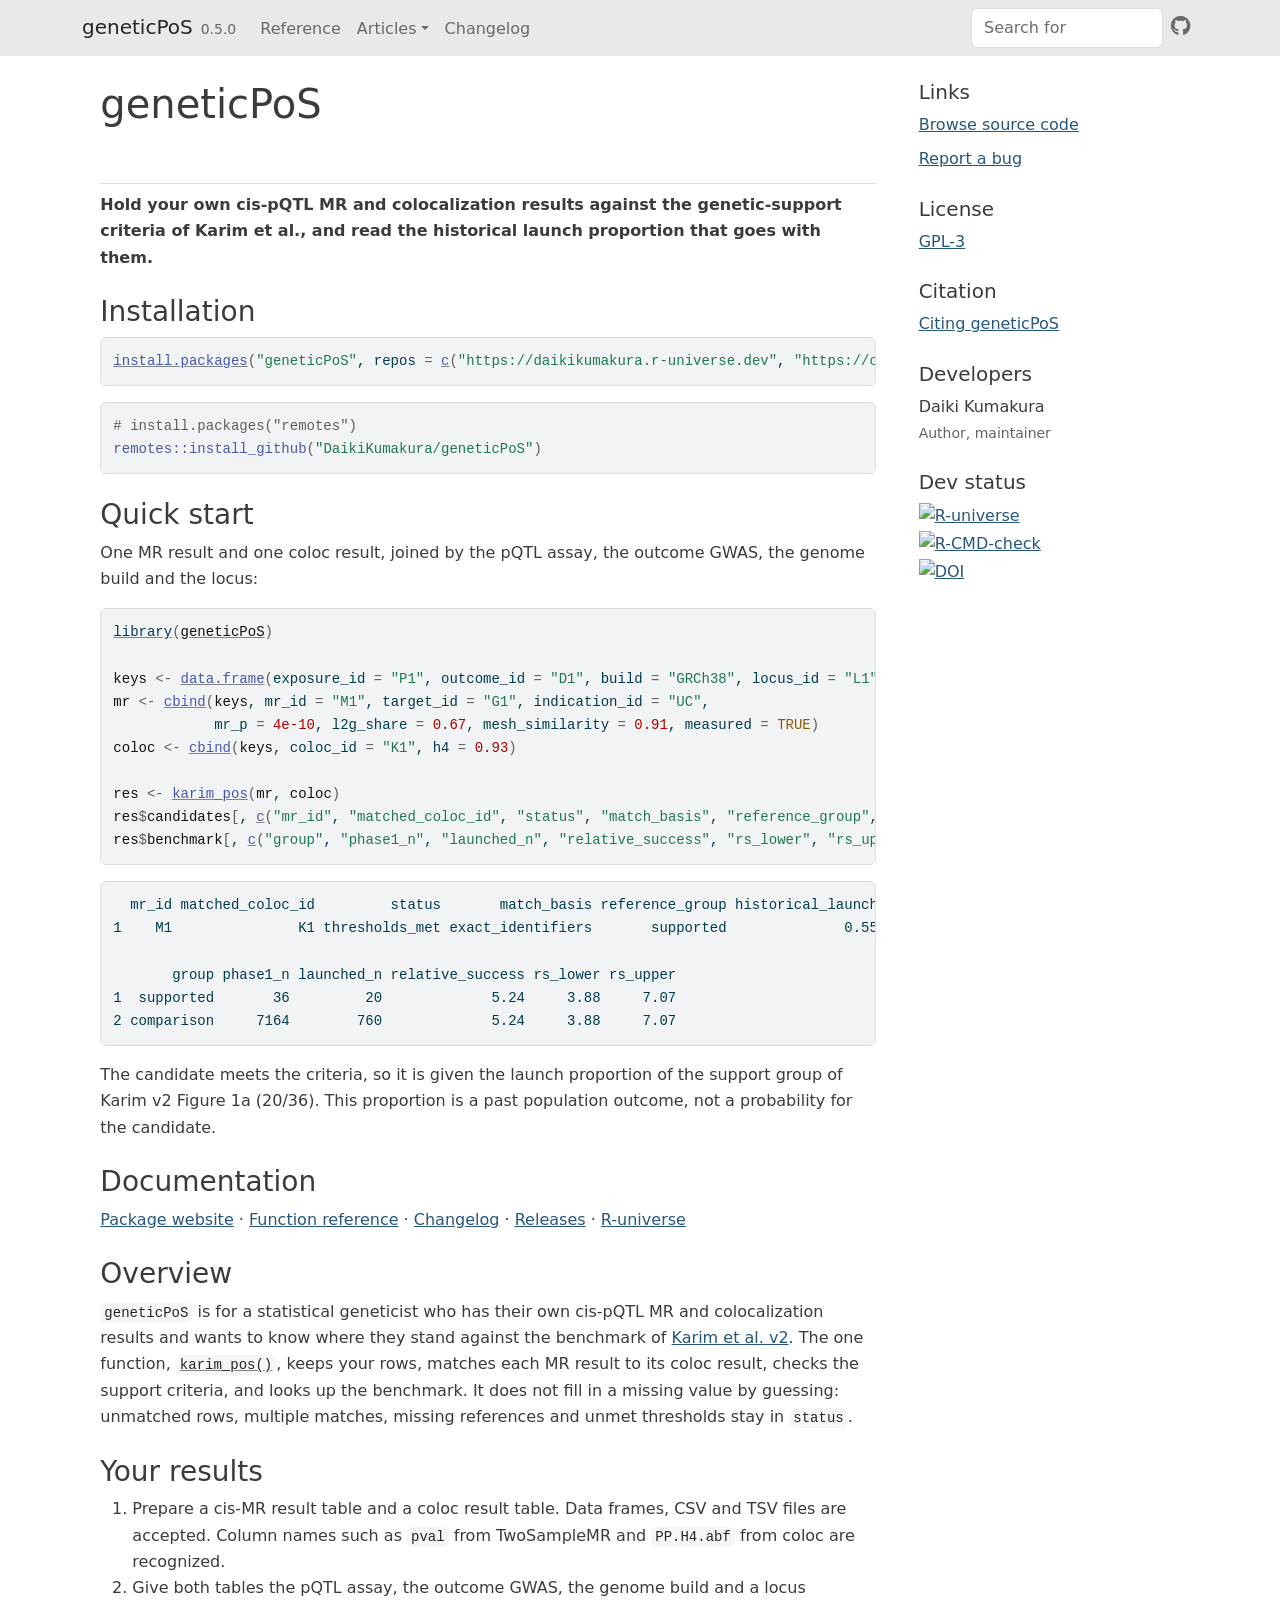
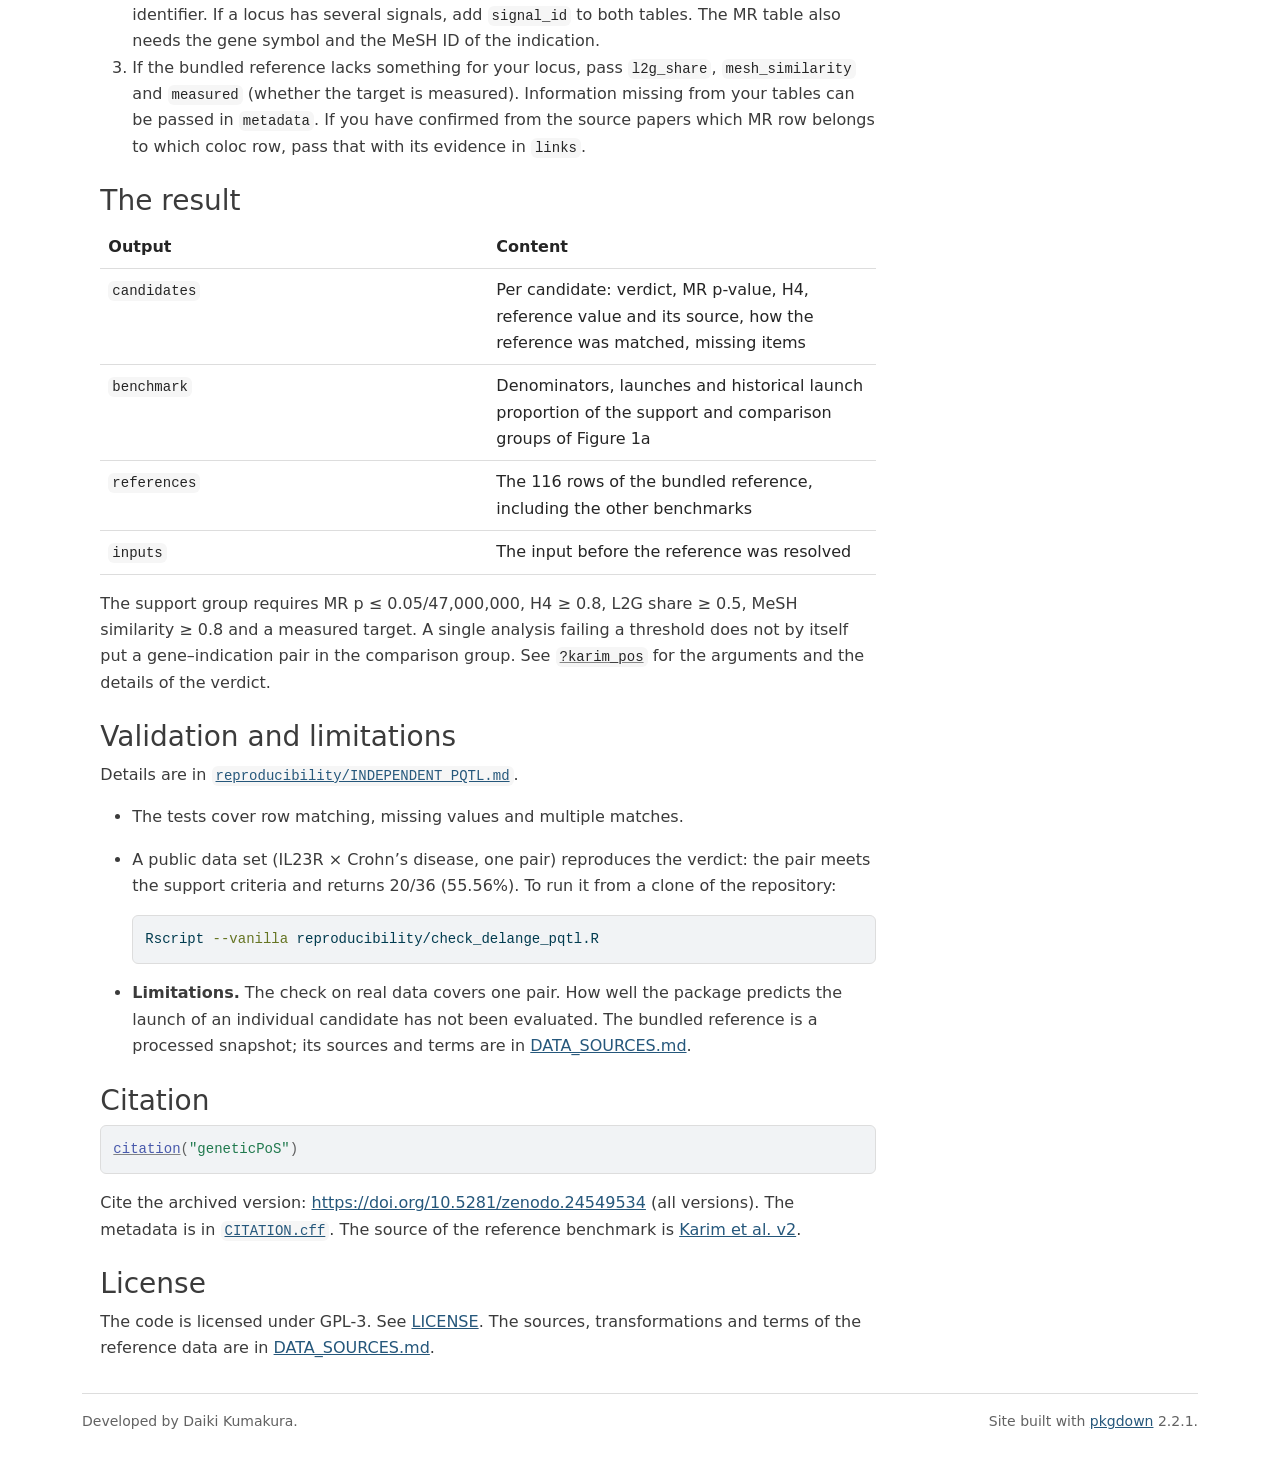
==== commit 0cf5576f: "Deploying to gh-pages from @ DaikiKumakura/geneticPoS@14df916d87b78c59812e8d0f3351c869e800c783 🚀" ====
--- a/index.html
+++ b/index.html
@@ -31,6 +31,12 @@
     <div id="navbar" class="collapse navbar-collapse ms-3">
       <ul class="navbar-nav me-auto">
 <li class="nav-item"><a class="nav-link" href="reference/index.html">Reference</a></li>
+<li class="nav-item dropdown">
+  <button class="nav-link dropdown-toggle" type="button" id="dropdown-articles" data-bs-toggle="dropdown" aria-expanded="false" aria-haspopup="true">Articles</button>
+  <ul class="dropdown-menu" aria-labelledby="dropdown-articles">
+<li><a class="dropdown-item" href="articles/tutorial.html">From your MR and coloc results to a benchmark verdict</a></li>
+  </ul>
+</li>
 <li class="nav-item"><a class="nav-link" href="news/index.html">Changelog</a></li>
       </ul>
 <ul class="navbar-nav">
